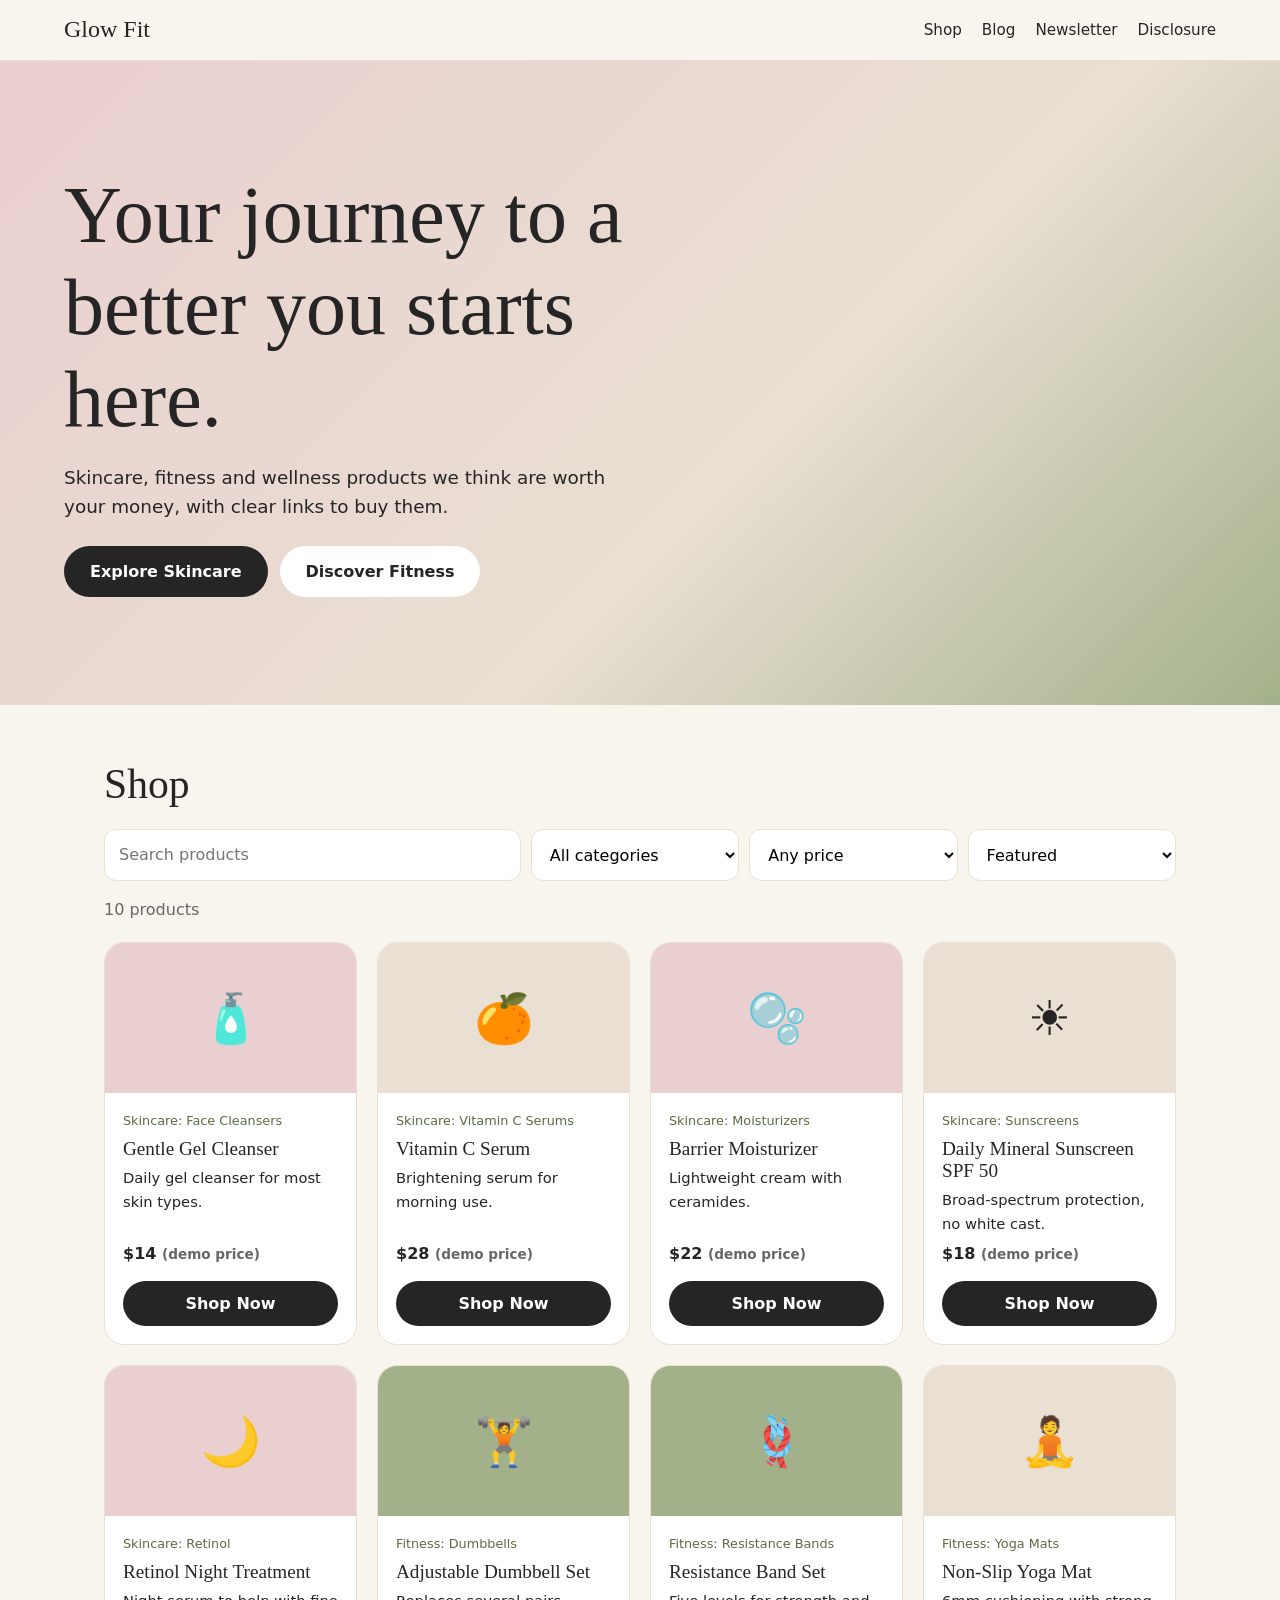
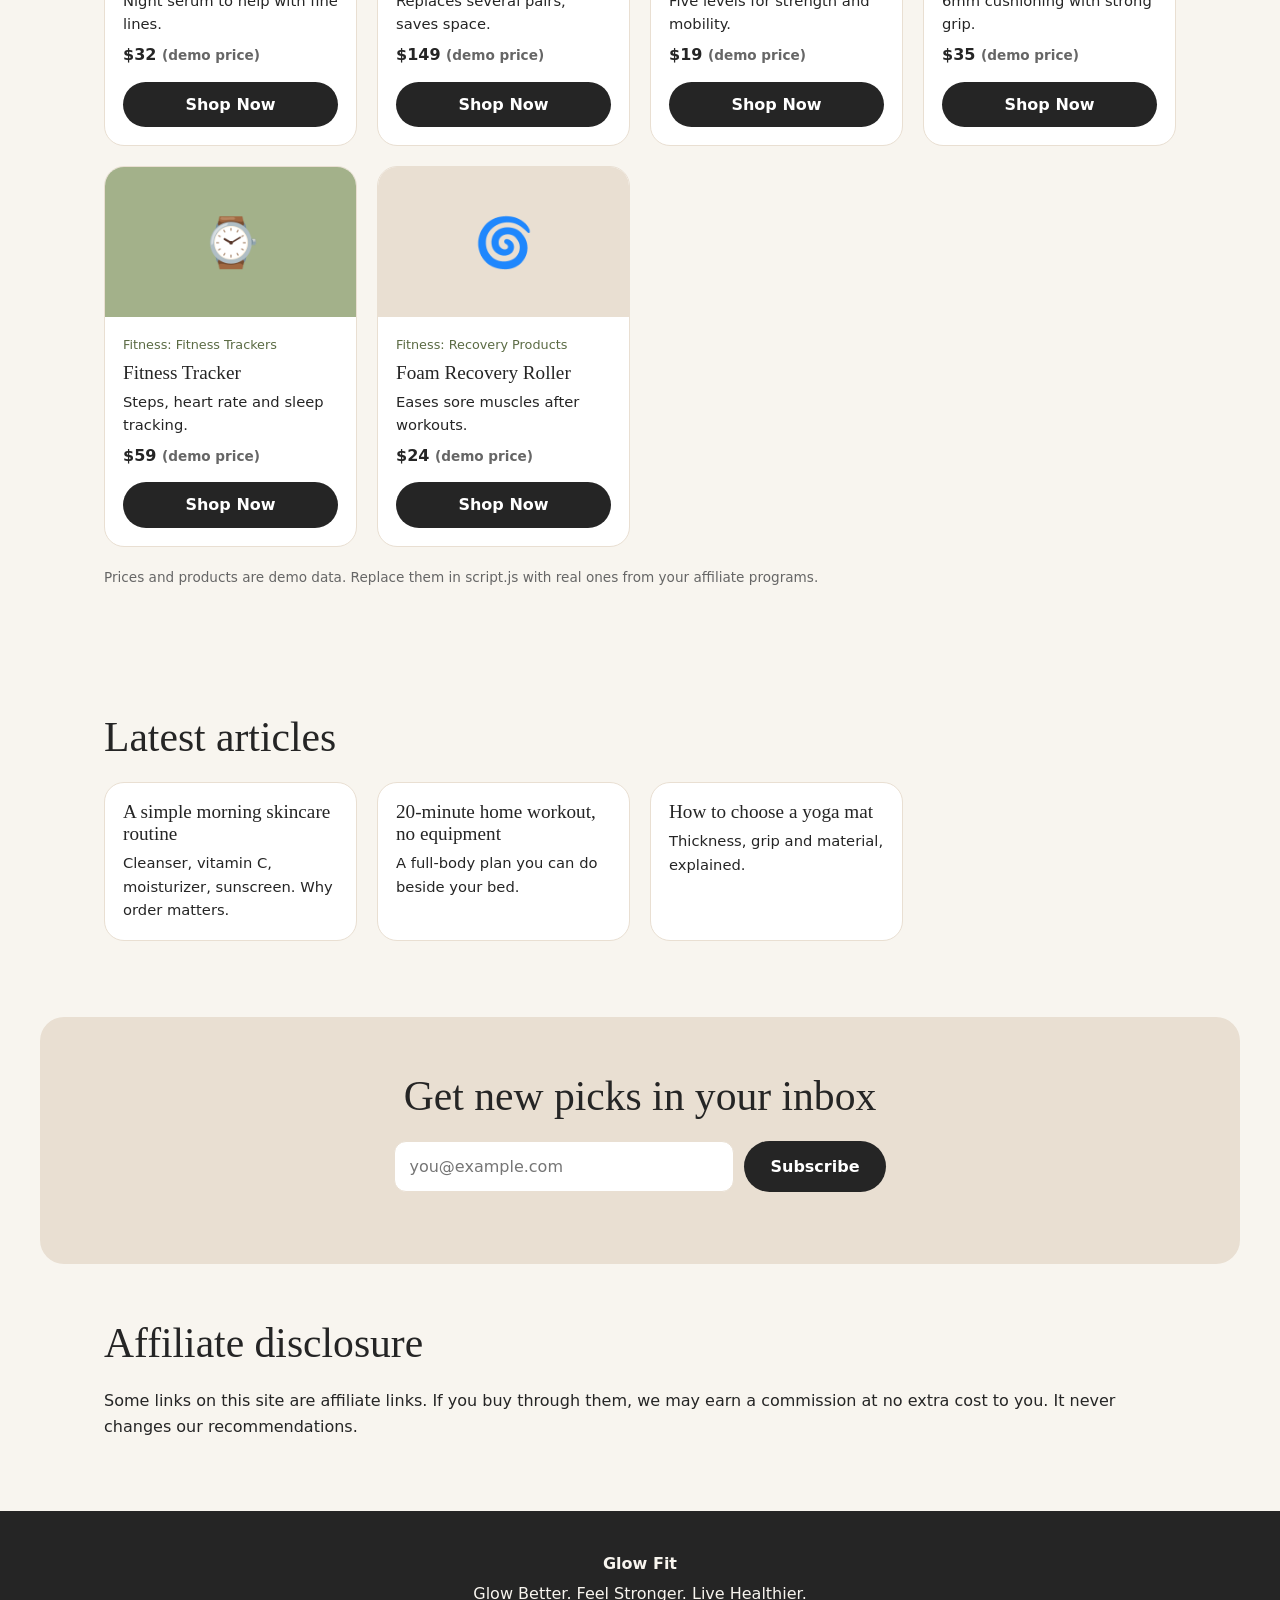
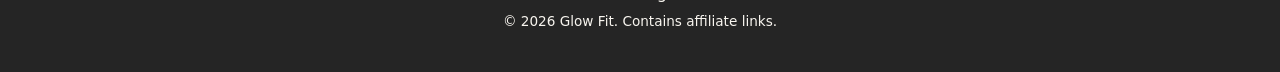
==== index.html @ f413f565 "Rename index (1).html to index.html" ====
<!DOCTYPE html>
<html lang="en">
<head>
<meta charset="UTF-8">
<meta name="viewport" content="width=device-width, initial-scale=1">
<title>Glow Fit | Skincare, Fitness & Wellness Picks</title>
<meta name="description" content="Glow Better. Feel Stronger. Live Healthier. Honest picks in skincare, fitness and wellness.">
<meta property="og:title" content="Glow Fit">
<meta property="og:description" content="Glow Better. Feel Stronger. Live Healthier.">
<link rel="stylesheet" href="style.css">
</head>
<body>
<header class="nav">
  <a class="logo" href="#top">Glow Fit</a>
  <nav>
    <a href="#shop">Shop</a>
    <a href="#blog">Blog</a>
    <a href="#newsletter">Newsletter</a>
    <a href="#disclosure">Disclosure</a>
  </nav>
</header>

<main id="top">
  <section class="hero">
    <h1>Your journey to a better you starts here.</h1>
    <p>Skincare, fitness and wellness products we think are worth your money, with clear links to buy them.</p>
    <div class="cta">
      <button class="btn dark" data-jump="skincare">Explore Skincare</button>
      <button class="btn light" data-jump="fitness">Discover Fitness</button>
    </div>
  </section>

  <section id="shop" class="wrap">
    <h2>Shop</h2>
    <div class="tools">
      <input id="search" type="search" placeholder="Search products" aria-label="Search products">
      <select id="category" aria-label="Category"></select>
      <select id="price" aria-label="Price">
        <option value="all">Any price</option>
        <option value="0-25">Under $25</option>
        <option value="25-50">$25 to $50</option>
        <option value="50-999">Over $50</option>
      </select>
      <select id="sort" aria-label="Sort">
        <option value="featured">Featured</option>
        <option value="low">Price: low to high</option>
        <option value="high">Price: high to low</option>
      </select>
    </div>
    <p id="count" class="muted"></p>
    <div id="grid" class="grid"></div>
    <p class="muted small">Prices and products are demo data. Replace them in script.js with real ones from your affiliate programs.</p>
  </section>

  <section id="blog" class="wrap">
    <h2>Latest articles</h2>
    <div class="grid blog">
      <article class="card"><div class="body"><h3>A simple morning skincare routine</h3><p>Cleanser, vitamin C, moisturizer, sunscreen. Why order matters.</p></div></article>
      <article class="card"><div class="body"><h3>20-minute home workout, no equipment</h3><p>A full-body plan you can do beside your bed.</p></div></article>
      <article class="card"><div class="body"><h3>How to choose a yoga mat</h3><p>Thickness, grip and material, explained.</p></div></article>
    </div>
  </section>

  <section id="newsletter" class="wrap news">
    <h2>Get new picks in your inbox</h2>
    <form id="news-form">
      <input type="email" id="email" placeholder="you@example.com" required aria-label="Email">
      <button class="btn dark" type="submit">Subscribe</button>
    </form>
    <p id="news-msg" class="muted" role="status"></p>
  </section>

  <section id="disclosure" class="wrap">
    <h2>Affiliate disclosure</h2>
    <p>Some links on this site are affiliate links. If you buy through them, we may earn a commission at no extra cost to you. It never changes our recommendations.</p>
  </section>
</main>

<footer>
  <strong>Glow Fit</strong>
  <span>Glow Better. Feel Stronger. Live Healthier.</span>
  <span class="small">&copy; <span id="year"></span> Glow Fit. Contains affiliate links.</span>
</footer>
<script src="script.js"></script>
</body>
</html>
---- style.css ----
:root{--cream:#F8F5EF;--beige:#E9DFD2;--sage:#A3B18A;--ink:#252525;--white:#fff;--pink:#EACFD0}
*{box-sizing:border-box}
html{scroll-behavior:smooth}
body{margin:0;background:var(--cream);color:var(--ink);font-family:system-ui,-apple-system,Segoe UI,Roboto,sans-serif;line-height:1.6}
h1,h2,h3,.logo{font-family:Georgia,"Times New Roman",serif;font-weight:500;line-height:1.15}
a{color:inherit}
.nav{position:sticky;top:0;z-index:5;display:flex;justify-content:space-between;align-items:center;padding:16px 5vw;background:rgba(248,245,239,.92);backdrop-filter:blur(8px);border-bottom:1px solid var(--beige)}
.logo{font-size:1.5rem;text-decoration:none}
.nav nav{display:flex;gap:20px;flex-wrap:wrap}
.nav nav a{text-decoration:none;font-size:.95rem}
.nav nav a:hover{text-decoration:underline}
.hero{padding:12vh 5vw;background:linear-gradient(135deg,var(--pink),var(--beige) 60%,var(--sage));text-align:left}
.hero h1{font-size:clamp(2.4rem,7vw,5rem);max-width:14ch;margin:0 0 16px}
.hero p{max-width:50ch;font-size:1.15rem}
.cta{display:flex;gap:12px;flex-wrap:wrap;margin-top:24px}
.btn{border:0;border-radius:999px;padding:13px 26px;font:inherit;font-weight:600;cursor:pointer;text-decoration:none;display:inline-block;transition:transform .15s}
.btn:hover{transform:translateY(-2px)}
.btn.dark{background:var(--ink);color:var(--white)}
.btn.light{background:var(--white);color:var(--ink)}
.wrap{padding:56px 5vw;max-width:1200px;margin:auto}
h2{font-size:clamp(1.8rem,4vw,2.6rem);margin:0 0 20px}
.tools{display:grid;grid-template-columns:2fr 1fr 1fr 1fr;gap:10px}
.tools input,.tools select,.news input{padding:12px 14px;border:1px solid var(--beige);border-radius:12px;background:var(--white);font:inherit;min-width:0}
.grid{display:grid;grid-template-columns:repeat(auto-fill,minmax(250px,1fr));gap:20px;margin:20px 0}
.card{background:var(--white);border-radius:20px;overflow:hidden;border:1px solid var(--beige);display:flex;flex-direction:column;transition:box-shadow .2s}
.card:hover{box-shadow:0 10px 30px rgba(0,0,0,.08)}
.thumb{height:150px;display:grid;place-items:center;font-size:3rem}
.body{padding:18px;display:flex;flex-direction:column;gap:6px;flex:1}
.body h3{margin:0;font-size:1.2rem}
.body p{margin:0;font-size:.92rem}
.tag{font-size:.8rem;color:#5b6b44}
.price{font-weight:700;margin-top:auto}
.body .btn{text-align:center;padding:10px 18px;margin-top:8px}
.muted{color:#666}.small{font-size:.85rem}
.news{background:var(--beige);border-radius:24px;text-align:center}
.news form{display:flex;gap:10px;justify-content:center;flex-wrap:wrap}
.news input{width:min(340px,100%)}
footer{display:flex;flex-direction:column;gap:4px;align-items:center;text-align:center;padding:40px 5vw;background:var(--ink);color:var(--cream)}
:focus-visible{outline:3px solid var(--sage);outline-offset:2px}
@media(max-width:760px){.tools{grid-template-columns:1fr 1fr}.tools input{grid-column:1/-1}.nav nav{gap:12px}}
@media(prefers-reduced-motion:reduce){*{transition:none!important;scroll-behavior:auto!important}}
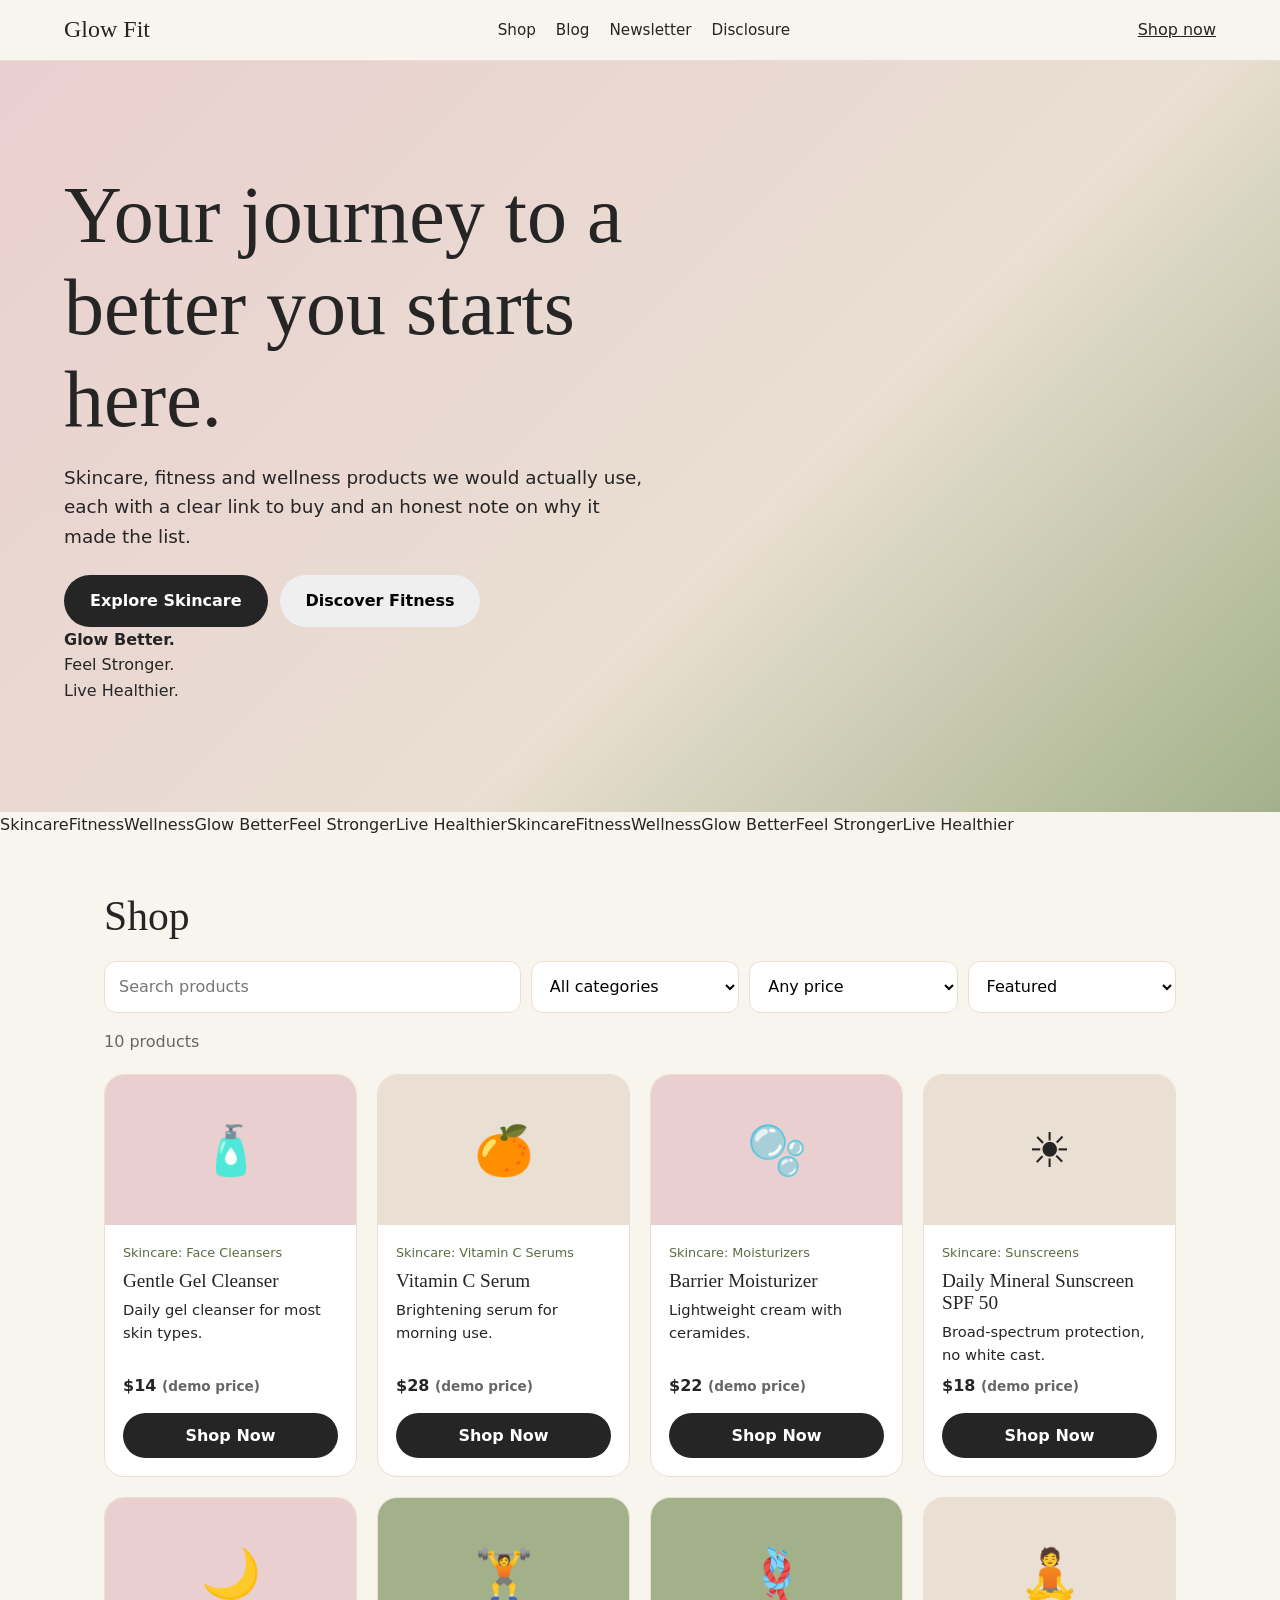
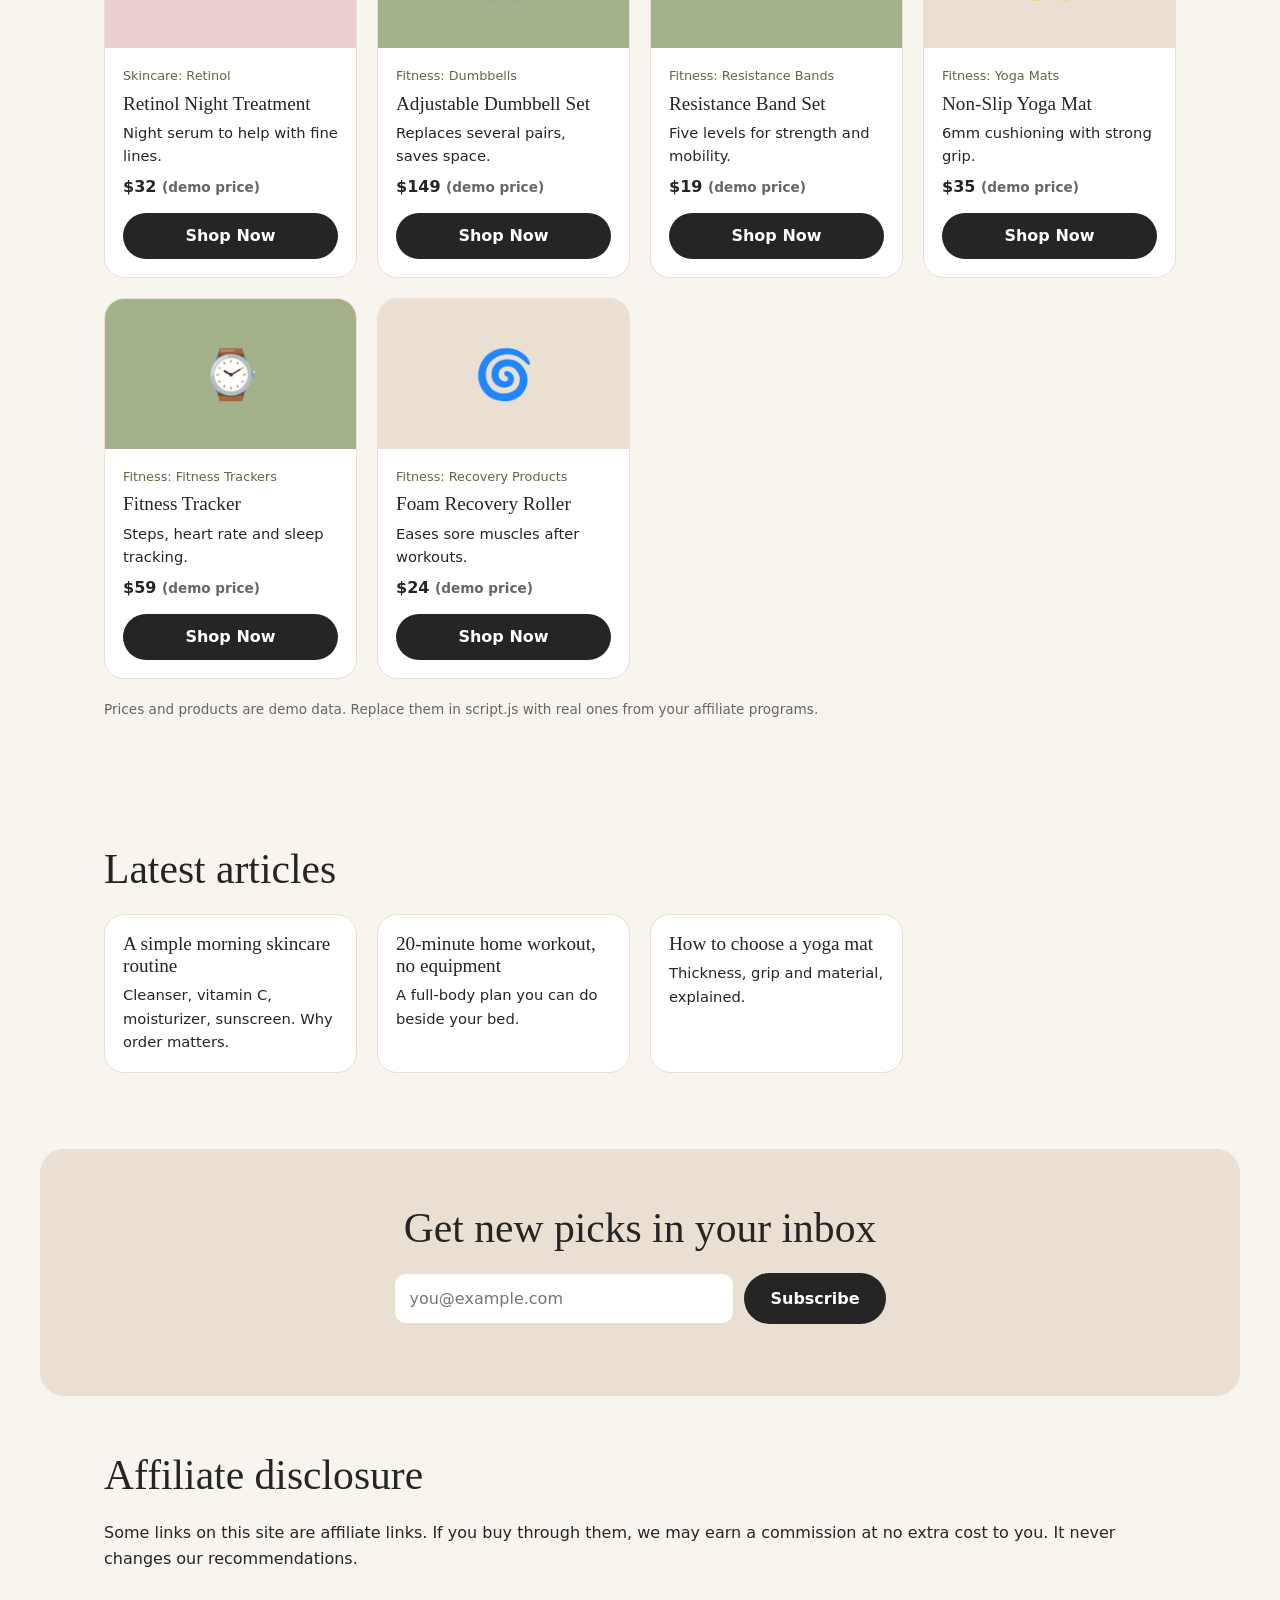
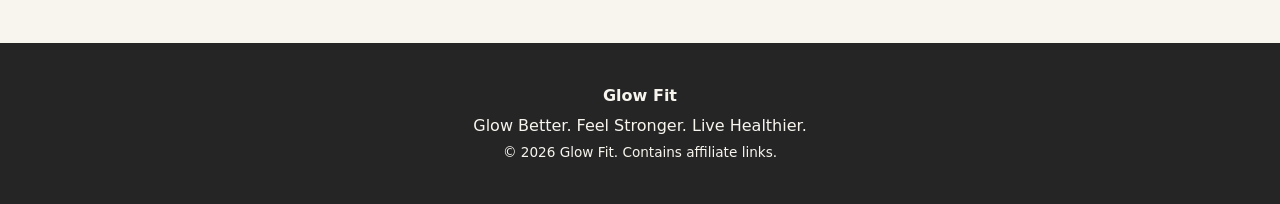
==== commit a420c7a7: "Update index.html" ====
--- a/index.html
+++ b/index.html
@@ -7,6 +7,7 @@
 <meta name="description" content="Glow Better. Feel Stronger. Live Healthier. Honest picks in skincare, fitness and wellness.">
 <meta property="og:title" content="Glow Fit">
 <meta property="og:description" content="Glow Better. Feel Stronger. Live Healthier.">
+<link rel="preconnect" href="https://fonts.googleapis.com"><link rel="preconnect" href="https://fonts.gstatic.com" crossorigin><link href="https://fonts.googleapis.com/css2?family=Instrument+Serif:ital@0;1&family=Hanken+Grotesk:wght@400;500;600&display=swap" rel="stylesheet">
 <link rel="stylesheet" href="style.css">
 </head>
 <body>
@@ -18,17 +19,28 @@
     <a href="#newsletter">Newsletter</a>
     <a href="#disclosure">Disclosure</a>
   </nav>
+  <a class="nav-cta" href="#shop">Shop now</a>
 </header>
 
 <main id="top">
   <section class="hero">
-    <h1>Your journey to a better you starts here.</h1>
-    <p>Skincare, fitness and wellness products we think are worth your money, with clear links to buy them.</p>
-    <div class="cta">
-      <button class="btn dark" data-jump="skincare">Explore Skincare</button>
-      <button class="btn light" data-jump="fitness">Discover Fitness</button>
+    <div class="hero-text">
+      <h1>Your journey to a better you starts here.</h1>
+      <p>Skincare, fitness and wellness products we would actually use, each with a clear link to buy and an honest note on why it made the list.</p>
+      <div class="cta">
+        <button class="btn dark" data-jump="skincare">Explore Skincare</button>
+        <button class="btn line" data-jump="fitness">Discover Fitness</button>
+      </div>
+    </div>
+    <div class="art" aria-hidden="true">
+      <div class="arch"></div>
+      <div class="disc"></div>
+      <div class="pill"></div>
+      <div class="note"><strong>Glow Better.</strong><br>Feel Stronger.<br>Live Healthier.</div>
     </div>
   </section>
+
+  <div class="marquee" aria-hidden="true"><div class="track"><span>Skincare</span><i></i><span>Fitness</span><i></i><span>Wellness</span><i></i><span>Glow Better</span><i></i><span>Feel Stronger</span><i></i><span>Live Healthier</span><i></i><span>Skincare</span><i></i><span>Fitness</span><i></i><span>Wellness</span><i></i><span>Glow Better</span><i></i><span>Feel Stronger</span><i></i><span>Live Healthier</span><i></i></div></div>
 
   <section id="shop" class="wrap">
     <h2>Shop</h2>
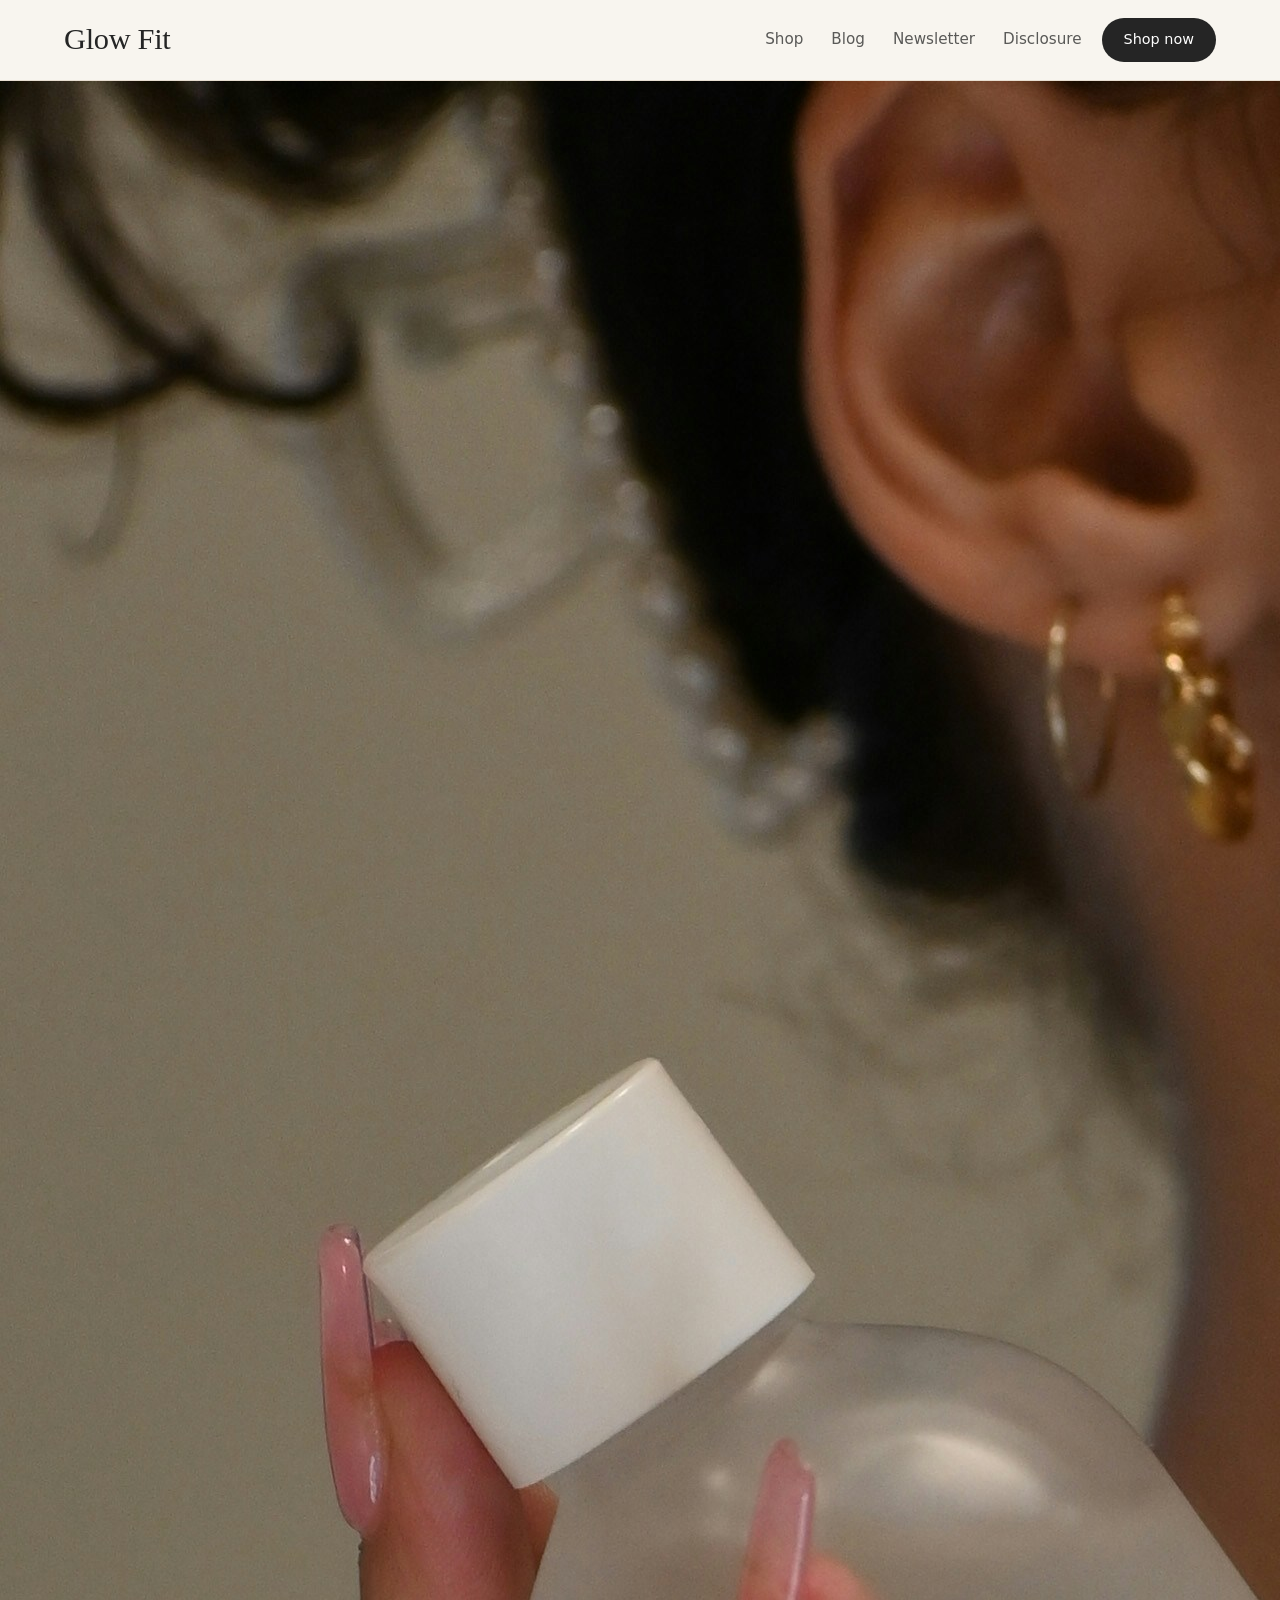
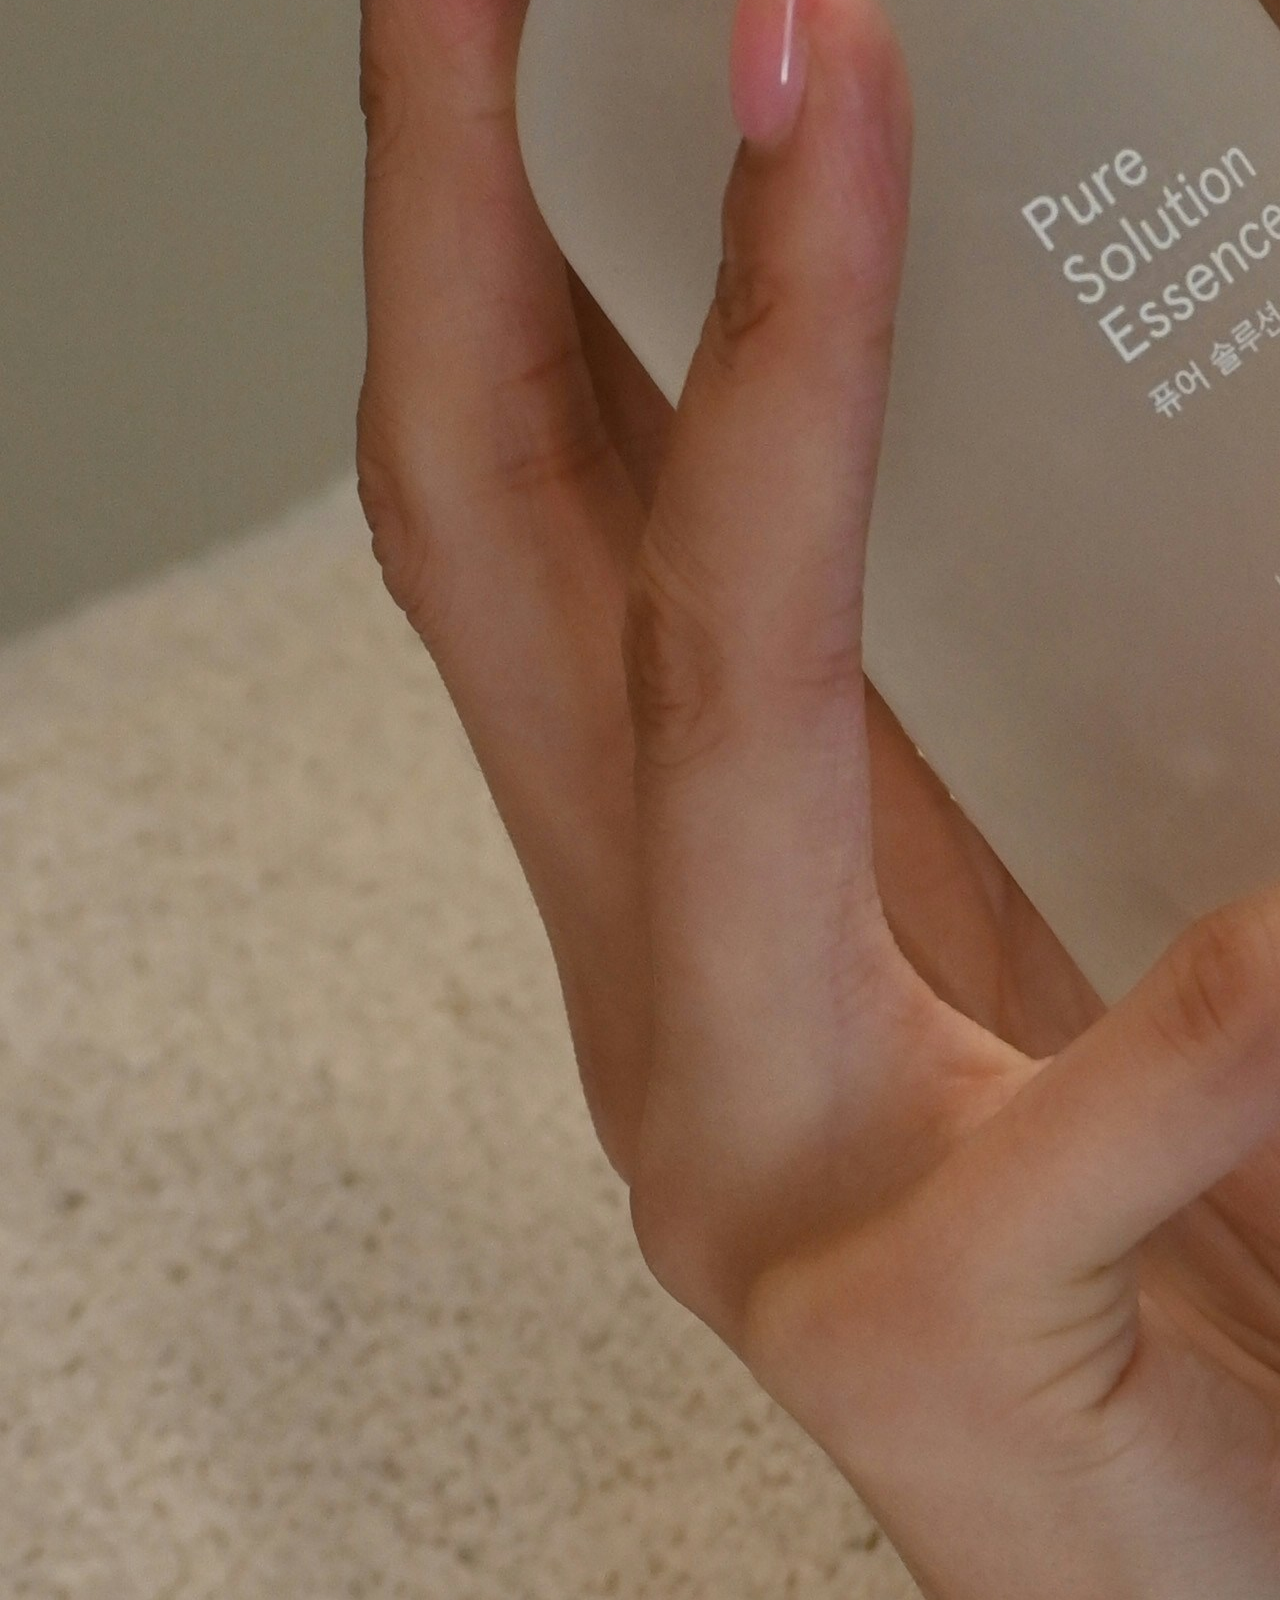
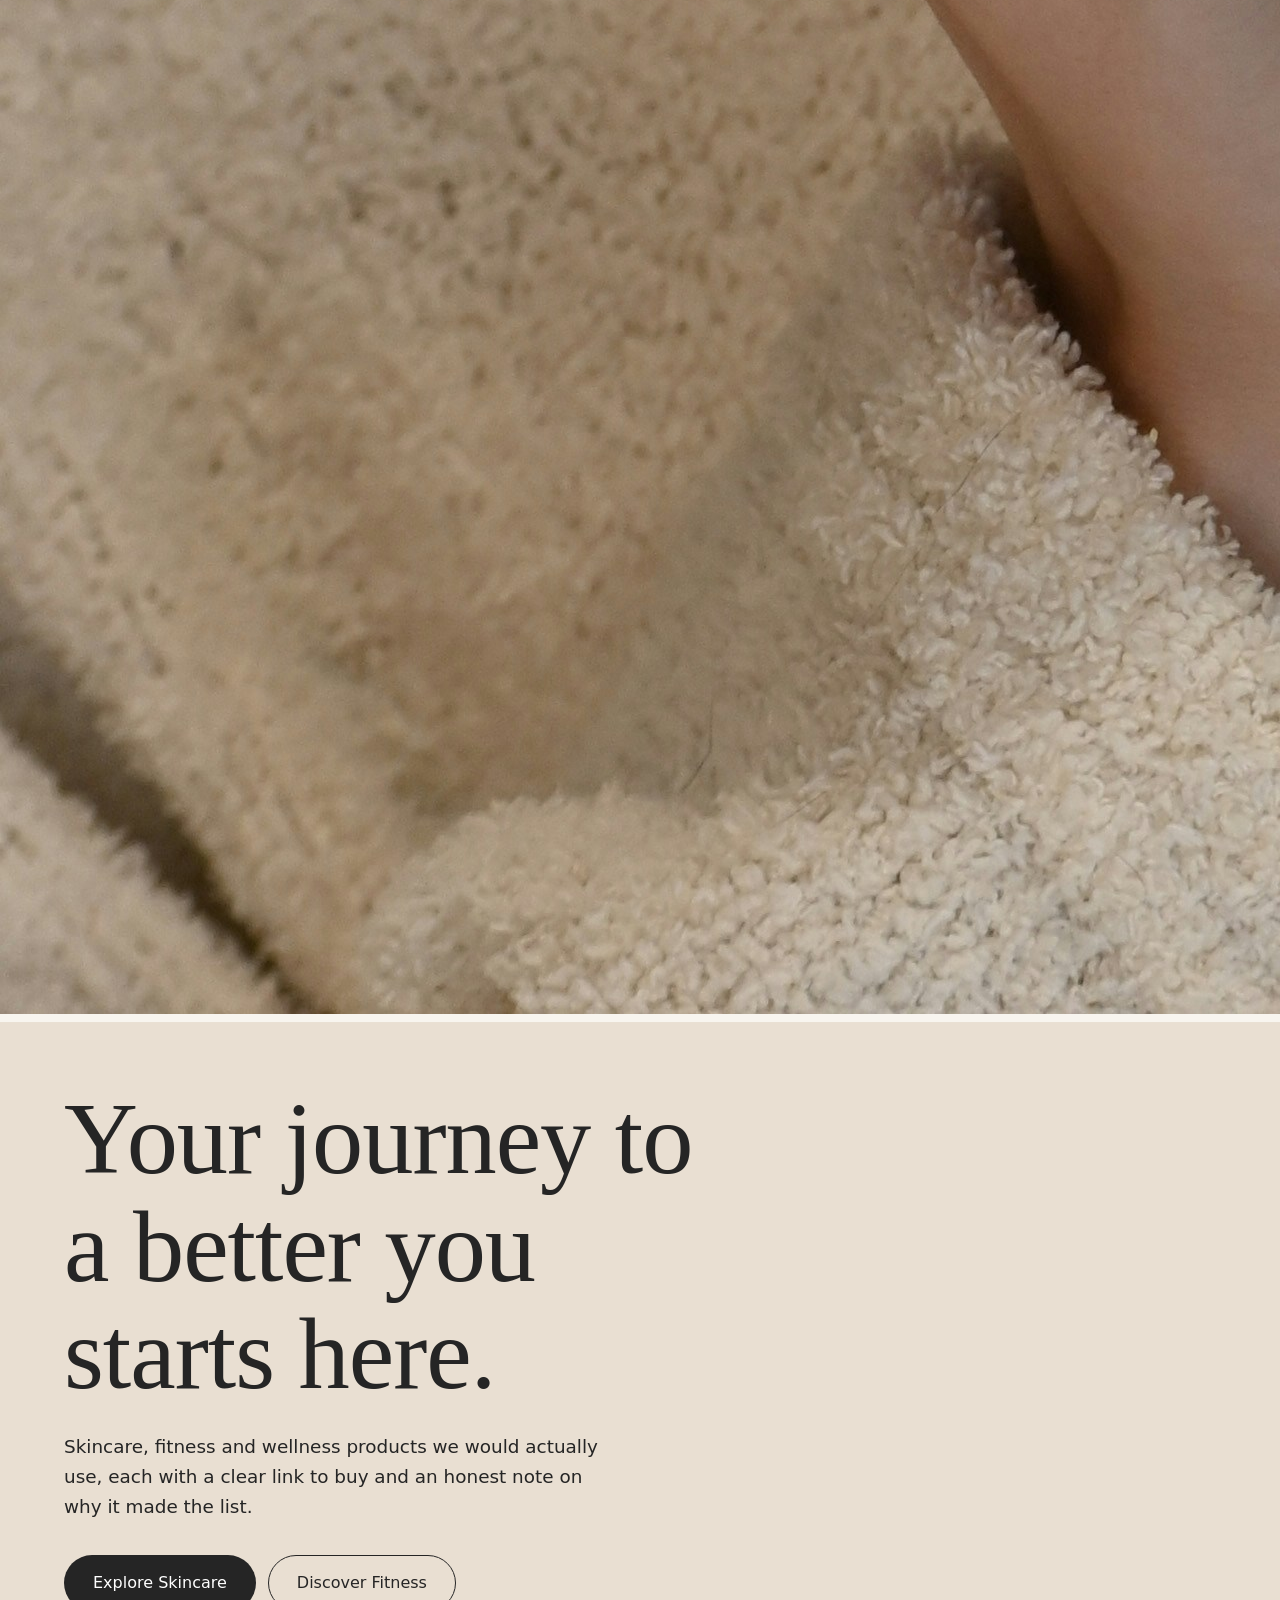
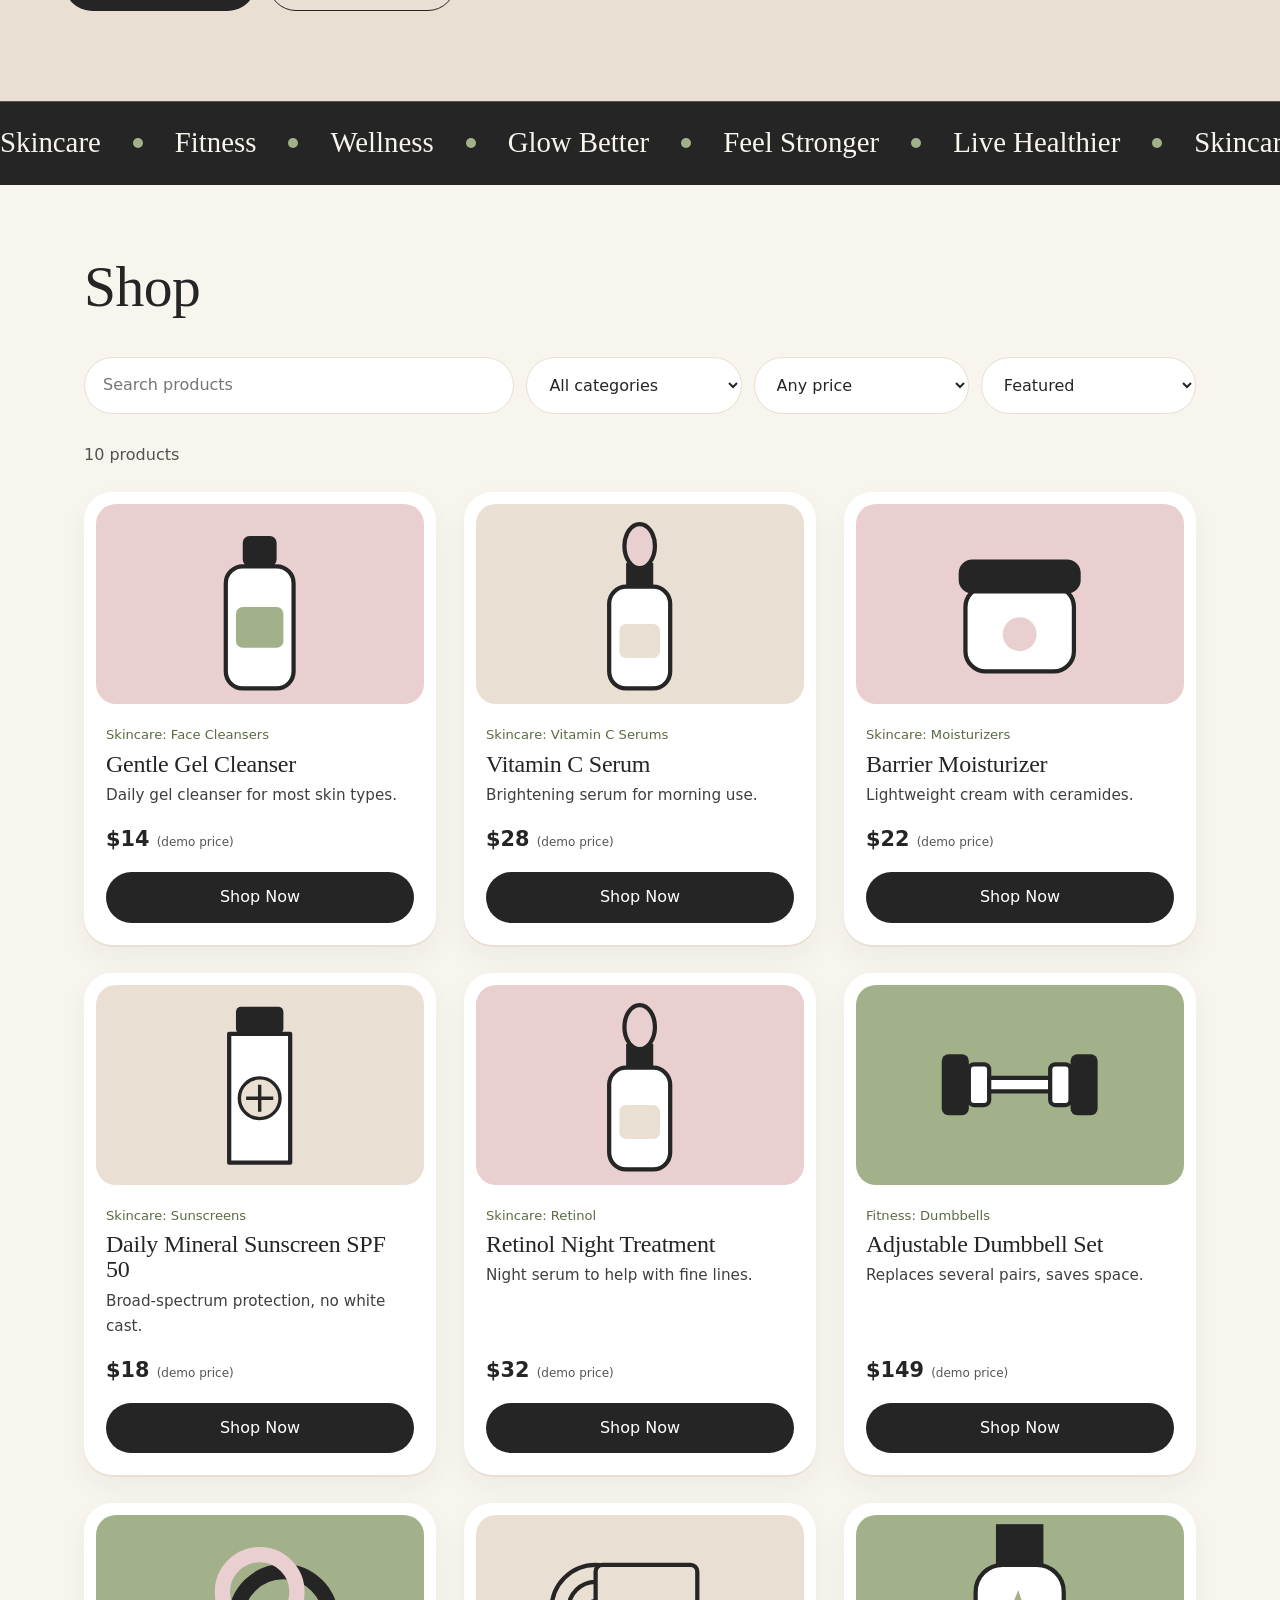
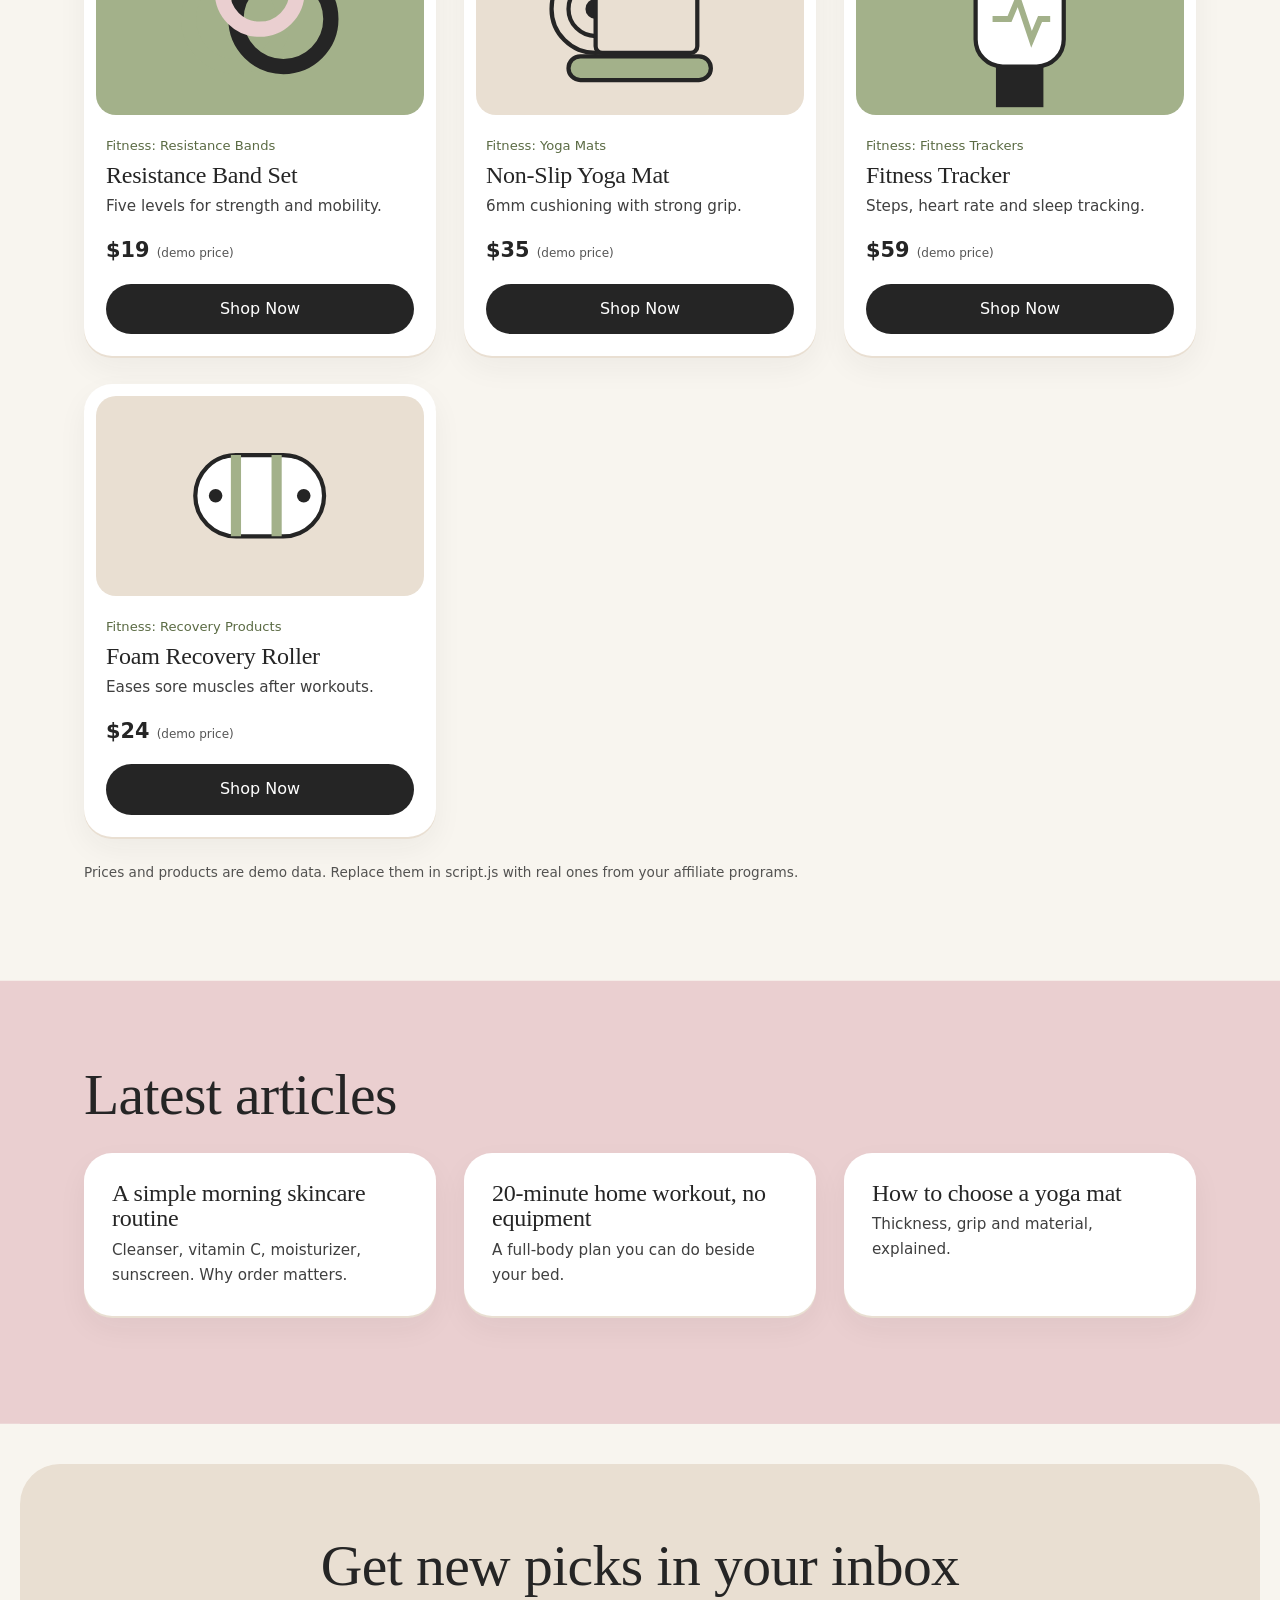
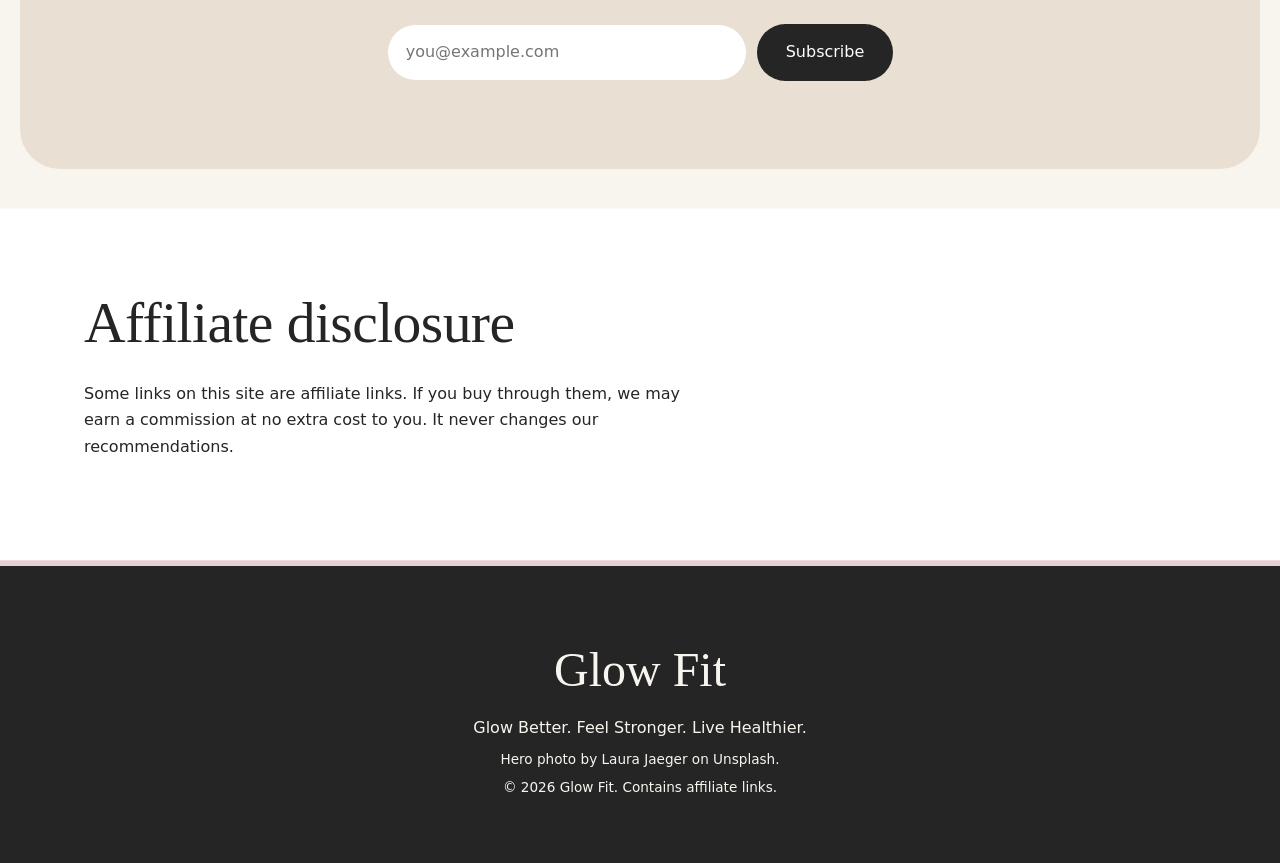
==== commit 052c7b4a: "Update index.html" ====
--- a/index.html
+++ b/index.html
@@ -23,22 +23,19 @@
 </header>
 
 <main id="top">
-  <section class="hero">
-    <div class="hero-text">
-      <h1>Your journey to a better you starts here.</h1>
-      <p>Skincare, fitness and wellness products we would actually use, each with a clear link to buy and an honest note on why it made the list.</p>
-      <div class="cta">
-        <button class="btn dark" data-jump="skincare">Explore Skincare</button>
-        <button class="btn line" data-jump="fitness">Discover Fitness</button>
+  <div class="top">
+    <img class="top-photo" src="images/hero.jpg" alt="Woman in a soft robe holding a frosted skincare bottle" fetchpriority="high">
+    <section class="hero">
+      <div class="hero-text">
+        <h1>Your journey to a better you starts here.</h1>
+        <p>Skincare, fitness and wellness products we would actually use, each with a clear link to buy and an honest note on why it made the list.</p>
+        <div class="cta">
+          <button class="btn dark" data-jump="skincare">Explore Skincare</button>
+          <button class="btn line" data-jump="fitness">Discover Fitness</button>
+        </div>
       </div>
-    </div>
-    <div class="art" aria-hidden="true">
-      <div class="arch"></div>
-      <div class="disc"></div>
-      <div class="pill"></div>
-      <div class="note"><strong>Glow Better.</strong><br>Feel Stronger.<br>Live Healthier.</div>
-    </div>
-  </section>
+    </section>
+  </div>
 
   <div class="marquee" aria-hidden="true"><div class="track"><span>Skincare</span><i></i><span>Fitness</span><i></i><span>Wellness</span><i></i><span>Glow Better</span><i></i><span>Feel Stronger</span><i></i><span>Live Healthier</span><i></i><span>Skincare</span><i></i><span>Fitness</span><i></i><span>Wellness</span><i></i><span>Glow Better</span><i></i><span>Feel Stronger</span><i></i><span>Live Healthier</span><i></i></div></div>
 
@@ -91,6 +88,7 @@
 <footer>
   <strong>Glow Fit</strong>
   <span>Glow Better. Feel Stronger. Live Healthier.</span>
+  <span class="small">Hero photo by Laura Jaeger on Unsplash.</span>
   <span class="small">&copy; <span id="year"></span> Glow Fit. Contains affiliate links.</span>
 </footer>
 <script src="script.js"></script>
--- a/style.css
+++ b/style.css
@@ -1,41 +1,95 @@
-:root{--cream:#F8F5EF;--beige:#E9DFD2;--sage:#A3B18A;--ink:#252525;--white:#fff;--pink:#EACFD0}
+:root{--cream:#F8F5EF;--beige:#E9DFD2;--sage:#A3B18A;--ink:#252525;--white:#fff;--pink:#EACFD0;--sage-d:#5b6b44}
 *{box-sizing:border-box}
 html{scroll-behavior:smooth}
-body{margin:0;background:var(--cream);color:var(--ink);font-family:system-ui,-apple-system,Segoe UI,Roboto,sans-serif;line-height:1.6}
-h1,h2,h3,.logo{font-family:Georgia,"Times New Roman",serif;font-weight:500;line-height:1.15}
+body{margin:0;background:var(--cream);color:var(--ink);font-family:"Hanken Grotesk",system-ui,sans-serif;line-height:1.65;-webkit-font-smoothing:antialiased}
+h1,h2,h3,.logo{font-family:"Instrument Serif",Georgia,serif;font-weight:400;line-height:1.05;letter-spacing:-.01em}
 a{color:inherit}
-.nav{position:sticky;top:0;z-index:5;display:flex;justify-content:space-between;align-items:center;padding:16px 5vw;background:rgba(248,245,239,.92);backdrop-filter:blur(8px);border-bottom:1px solid var(--beige)}
-.logo{font-size:1.5rem;text-decoration:none}
-.nav nav{display:flex;gap:20px;flex-wrap:wrap}
-.nav nav a{text-decoration:none;font-size:.95rem}
-.nav nav a:hover{text-decoration:underline}
-.hero{padding:12vh 5vw;background:linear-gradient(135deg,var(--pink),var(--beige) 60%,var(--sage));text-align:left}
-.hero h1{font-size:clamp(2.4rem,7vw,5rem);max-width:14ch;margin:0 0 16px}
-.hero p{max-width:50ch;font-size:1.15rem}
-.cta{display:flex;gap:12px;flex-wrap:wrap;margin-top:24px}
-.btn{border:0;border-radius:999px;padding:13px 26px;font:inherit;font-weight:600;cursor:pointer;text-decoration:none;display:inline-block;transition:transform .15s}
-.btn:hover{transform:translateY(-2px)}
+.nav{position:sticky;top:0;z-index:5;display:flex;justify-content:space-between;align-items:center;gap:20px;padding:18px 5vw;background:rgba(248,245,239,.9);backdrop-filter:blur(10px)}
+.logo{font-size:1.9rem;text-decoration:none}
+.nav nav{display:flex;gap:28px;margin-left:auto}
+.nav nav a{text-decoration:none;font-size:.95rem;opacity:.75}
+.nav nav a:hover{opacity:1}
+.nav-cta{background:var(--ink);color:var(--white);padding:10px 22px;border-radius:999px;text-decoration:none;font-size:.9rem;font-weight:500}
+.hero{display:grid;grid-template-columns:1.15fr .85fr;gap:4vw;align-items:center;padding:7vh 5vw 10vh;max-width:1300px;margin:auto}
+.hero h1{font-size:clamp(3rem,8vw,6.6rem);margin:0 0 24px;animation:rise .9s cubic-bezier(.2,.7,.2,1) both}
+.hero p{max-width:46ch;font-size:1.15rem;margin:0;animation:rise .9s .12s cubic-bezier(.2,.7,.2,1) both}
+.cta{display:flex;gap:12px;flex-wrap:wrap;margin-top:32px;animation:rise .9s .24s cubic-bezier(.2,.7,.2,1) both}
+.btn{border:1.5px solid transparent;border-radius:999px;padding:14px 28px;font:inherit;font-weight:500;cursor:pointer;text-decoration:none;display:inline-block;transition:background .2s,color .2s}
 .btn.dark{background:var(--ink);color:var(--white)}
-.btn.light{background:var(--white);color:var(--ink)}
-.wrap{padding:56px 5vw;max-width:1200px;margin:auto}
-h2{font-size:clamp(1.8rem,4vw,2.6rem);margin:0 0 20px}
-.tools{display:grid;grid-template-columns:2fr 1fr 1fr 1fr;gap:10px}
-.tools input,.tools select,.news input{padding:12px 14px;border:1px solid var(--beige);border-radius:12px;background:var(--white);font:inherit;min-width:0}
-.grid{display:grid;grid-template-columns:repeat(auto-fill,minmax(250px,1fr));gap:20px;margin:20px 0}
-.card{background:var(--white);border-radius:20px;overflow:hidden;border:1px solid var(--beige);display:flex;flex-direction:column;transition:box-shadow .2s}
-.card:hover{box-shadow:0 10px 30px rgba(0,0,0,.08)}
-.thumb{height:150px;display:grid;place-items:center;font-size:3rem}
-.body{padding:18px;display:flex;flex-direction:column;gap:6px;flex:1}
-.body h3{margin:0;font-size:1.2rem}
-.body p{margin:0;font-size:.92rem}
-.tag{font-size:.8rem;color:#5b6b44}
-.price{font-weight:700;margin-top:auto}
-.body .btn{text-align:center;padding:10px 18px;margin-top:8px}
-.muted{color:#666}.small{font-size:.85rem}
-.news{background:var(--beige);border-radius:24px;text-align:center}
+.btn.dark:hover{background:var(--sage-d)}
+.btn.line{border-color:var(--ink);background:transparent;color:var(--ink)}
+.btn.line:hover{background:var(--ink);color:var(--white)}
+.art{position:relative;height:min(62vh,560px);min-height:380px;animation:fade 1.4s .2s both}
+.arch{transform-origin:bottom;animation:grow 1.2s .3s cubic-bezier(.2,.7,.2,1) both;position:absolute;left:8%;bottom:0;width:62%;height:92%;background:var(--sage);border-radius:999px 999px 0 0}
+.disc{animation:float 7s ease-in-out infinite;position:absolute;right:4%;top:6%;width:38%;aspect-ratio:1;background:var(--pink);border-radius:50%}
+.pill{animation:float 9s 1s ease-in-out infinite reverse;position:absolute;right:0;bottom:14%;width:46%;height:22%;background:var(--beige);border-radius:999px}
+.note{position:absolute;left:0;bottom:8%;background:var(--white);padding:16px 20px;border-radius:18px;font-size:.9rem;line-height:1.4;box-shadow:0 14px 40px rgba(37,37,37,.1)}
+.wrap{padding:84px 5vw;max-width:1240px;margin:auto}
+h2{font-size:clamp(2.2rem,5vw,3.6rem);margin:0 0 28px}
+.tools{display:grid;grid-template-columns:2fr 1fr 1fr 1fr;gap:12px}
+.tools input,.tools select,.news input{padding:14px 18px;border:1px solid var(--beige);border-radius:999px;background:var(--white);font:inherit;min-width:0;color:var(--ink)}
+.grid{display:grid;grid-template-columns:repeat(auto-fill,minmax(260px,1fr));gap:28px;margin:24px 0}
+.card{background:var(--white);border-radius:28px;overflow:hidden;display:flex;flex-direction:column;transition:transform .25s}
+.card:hover{transform:translateY(-4px)}
+.thumb{margin:12px 12px 0;height:200px;border-radius:20px;display:grid;place-items:center;overflow:hidden}
+.thumb svg{width:62%;height:auto;transition:transform .5s cubic-bezier(.2,.7,.2,1)}
+.card:hover .thumb svg{transform:scale(1.1) rotate(-4deg)}
+.body{padding:20px 22px 22px;display:flex;flex-direction:column;gap:6px;flex:1}
+.body h3{margin:0;font-size:1.5rem}
+.body p{margin:0;font-size:.95rem;opacity:.8}
+.tag{font-size:.82rem;color:var(--sage-d);font-weight:500}
+.price{font-weight:600;margin-top:auto;padding-top:8px}
+.body .btn{text-align:center;padding:11px 18px;margin-top:10px}
+.blog .card{background:var(--beige)}
+.blog .body{padding:28px}
+.muted{opacity:.65}.small{font-size:.85rem}
+.news{background:var(--pink);border-radius:40px;text-align:center;margin:40px auto;padding:72px 5vw}
 .news form{display:flex;gap:10px;justify-content:center;flex-wrap:wrap}
-.news input{width:min(340px,100%)}
-footer{display:flex;flex-direction:column;gap:4px;align-items:center;text-align:center;padding:40px 5vw;background:var(--ink);color:var(--cream)}
-:focus-visible{outline:3px solid var(--sage);outline-offset:2px}
-@media(max-width:760px){.tools{grid-template-columns:1fr 1fr}.tools input{grid-column:1/-1}.nav nav{gap:12px}}
-@media(prefers-reduced-motion:reduce){*{transition:none!important;scroll-behavior:auto!important}}
+.news input{width:min(360px,100%)}
+#disclosure p{max-width:62ch}
+footer{display:flex;flex-direction:column;gap:6px;align-items:center;text-align:center;padding:64px 5vw;background:var(--ink);color:var(--cream)}
+footer strong{font-family:"Instrument Serif",Georgia,serif;font-weight:400;font-size:3rem}
+:focus-visible{outline:3px solid var(--sage);outline-offset:3px}
+@keyframes rise{from{opacity:0;transform:translateY(24px)}to{opacity:1;transform:none}}
+@keyframes fade{from{opacity:0}to{opacity:1}}
+@media(max-width:860px){.hero{grid-template-columns:1fr}.art{height:340px}.nav nav{display:none}.nav-cta{margin-left:auto}}
+@media(max-width:600px){.tools{grid-template-columns:1fr 1fr}.tools input{grid-column:1/-1}.wrap{padding:56px 5vw}}
+@media(prefers-reduced-motion:reduce){*{animation:none!important;transition:none!important;scroll-behavior:auto!important}}
+
+@keyframes grow{from{transform:scaleY(.2);opacity:0}to{transform:none;opacity:1}}
+@keyframes float{0%,100%{transform:translateY(0)}50%{transform:translateY(-14px)}}
+@keyframes slide{to{transform:translateX(-50%)}}
+.marquee{overflow:hidden;background:var(--ink);color:var(--cream);padding:18px 0}
+.track{display:flex;gap:32px;align-items:center;width:max-content;animation:slide 32s linear infinite}
+.track span{font-family:"Instrument Serif",Georgia,serif;font-size:1.8rem;white-space:nowrap}
+.track i{width:10px;height:10px;border-radius:50%;background:var(--sage);flex:none}
+.marquee:hover .track{animation-play-state:paused}
+.reveal{opacity:0;transform:translateY(28px);transition:opacity .8s cubic-bezier(.2,.7,.2,1),transform .8s cubic-bezier(.2,.7,.2,1)}
+.reveal.in{opacity:1;transform:none}
+.card.reveal.in:hover{transform:translateY(-4px)}
+
+/* ===== CONTRAST + EASE OF USE ===== */
+.hero{box-shadow:0 0 0 100vmax var(--beige);clip-path:inset(0 -100vmax);background:var(--beige)}
+.hero p{opacity:.9}
+.pill{background:var(--white)}
+.nav{border-bottom:1px solid var(--beige)}
+.nav-cta,.btn.dark{background:var(--ink)}
+.nav-cta:hover{background:var(--sage-d)}
+#shop{padding-top:72px}
+.tools{position:sticky;top:66px;z-index:4;background:var(--cream);padding:12px 0}
+.tools input,.tools select{min-height:48px;border:1.5px solid var(--beige)}
+.tools input:focus,.tools select:focus{border-color:var(--sage-d);outline:none;box-shadow:0 0 0 3px rgba(163,177,138,.35)}
+.card{box-shadow:0 2px 0 var(--beige),0 12px 30px rgba(37,37,37,.05)}
+.body p{opacity:.88}
+.price{font-size:1.3rem}
+.price .muted{font-size:.75rem;font-weight:400}
+.body .btn{min-height:48px;display:flex;align-items:center;justify-content:center}
+.muted{opacity:.78}
+#blog{box-shadow:0 0 0 100vmax var(--pink);clip-path:inset(0 -100vmax);background:var(--pink)}
+.blog .card{background:var(--white)}
+.blog .body{padding:28px}
+.news{background:var(--beige)}
+.news .btn.dark{min-height:48px}
+#disclosure{box-shadow:0 0 0 100vmax var(--white);clip-path:inset(0 -100vmax);background:var(--white)}
+footer{border-top:6px solid var(--pink)}
+@media(max-width:860px){.tools{top:60px}}
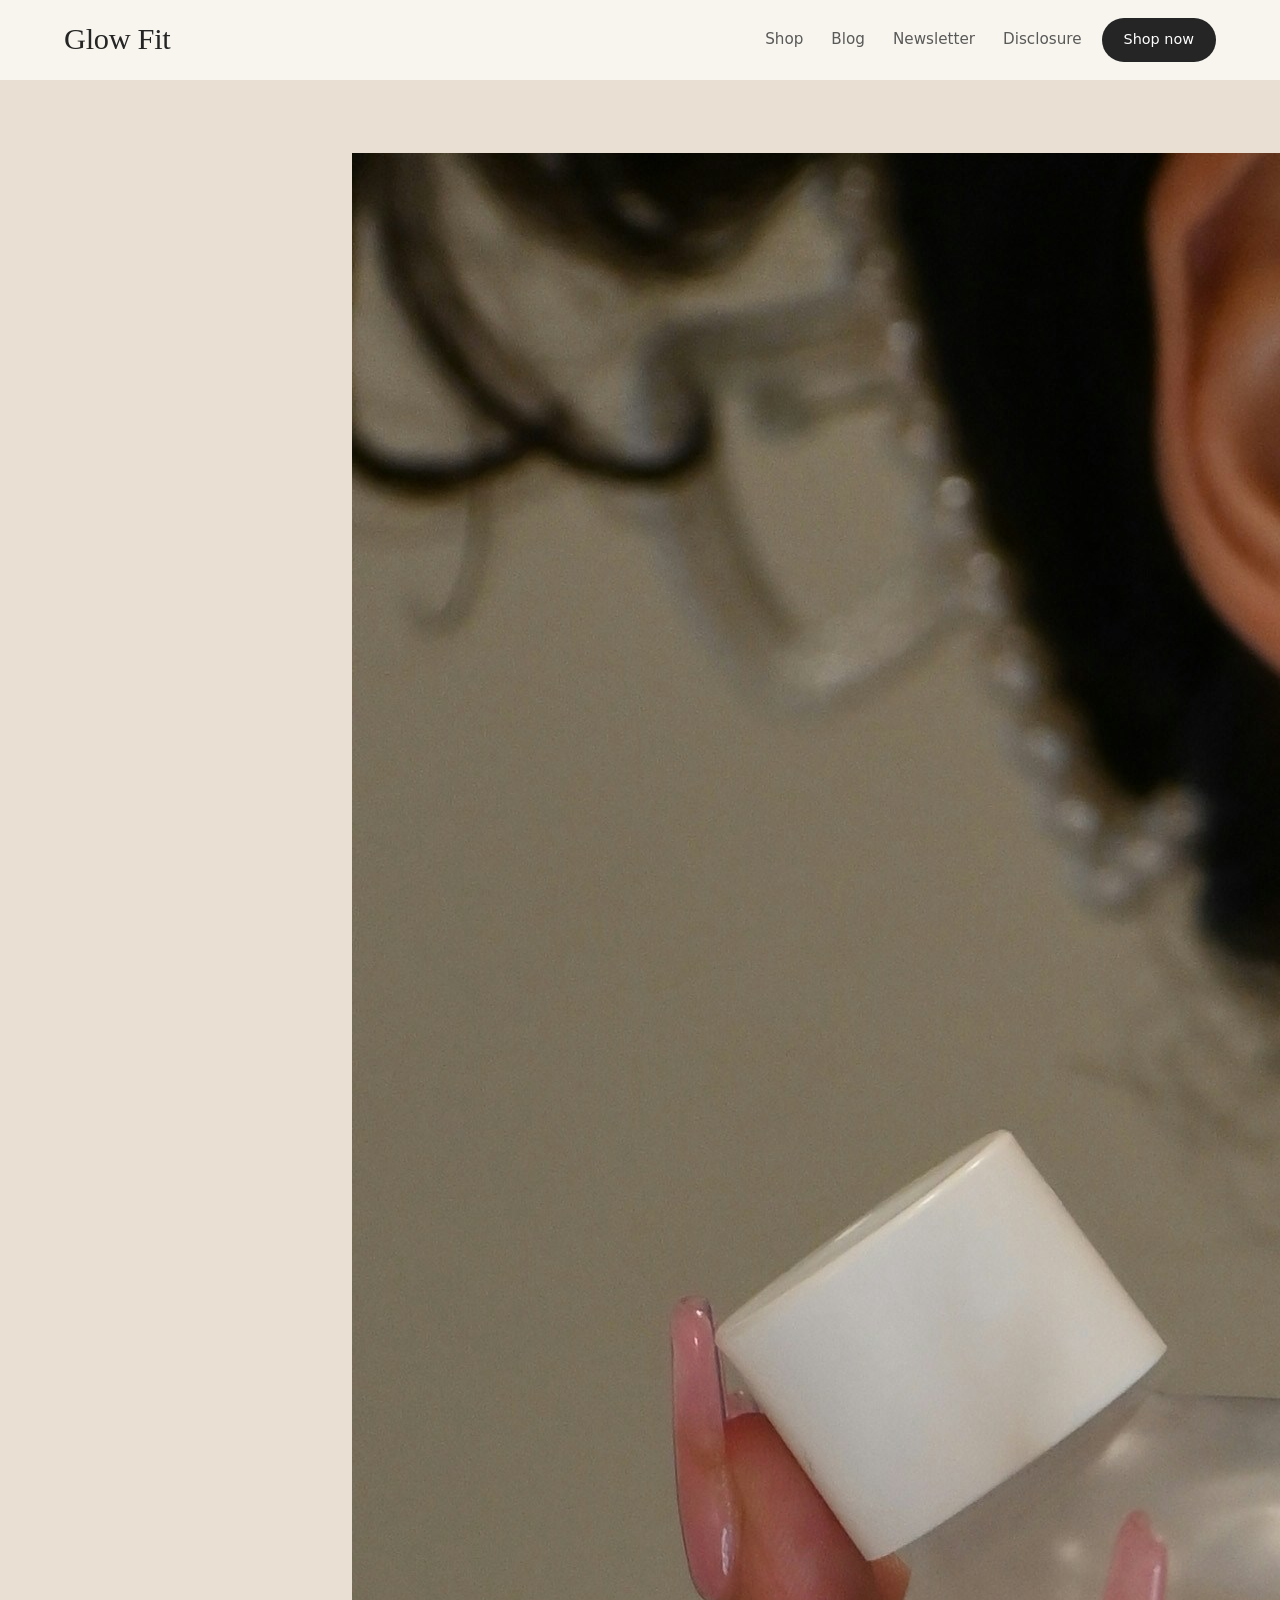
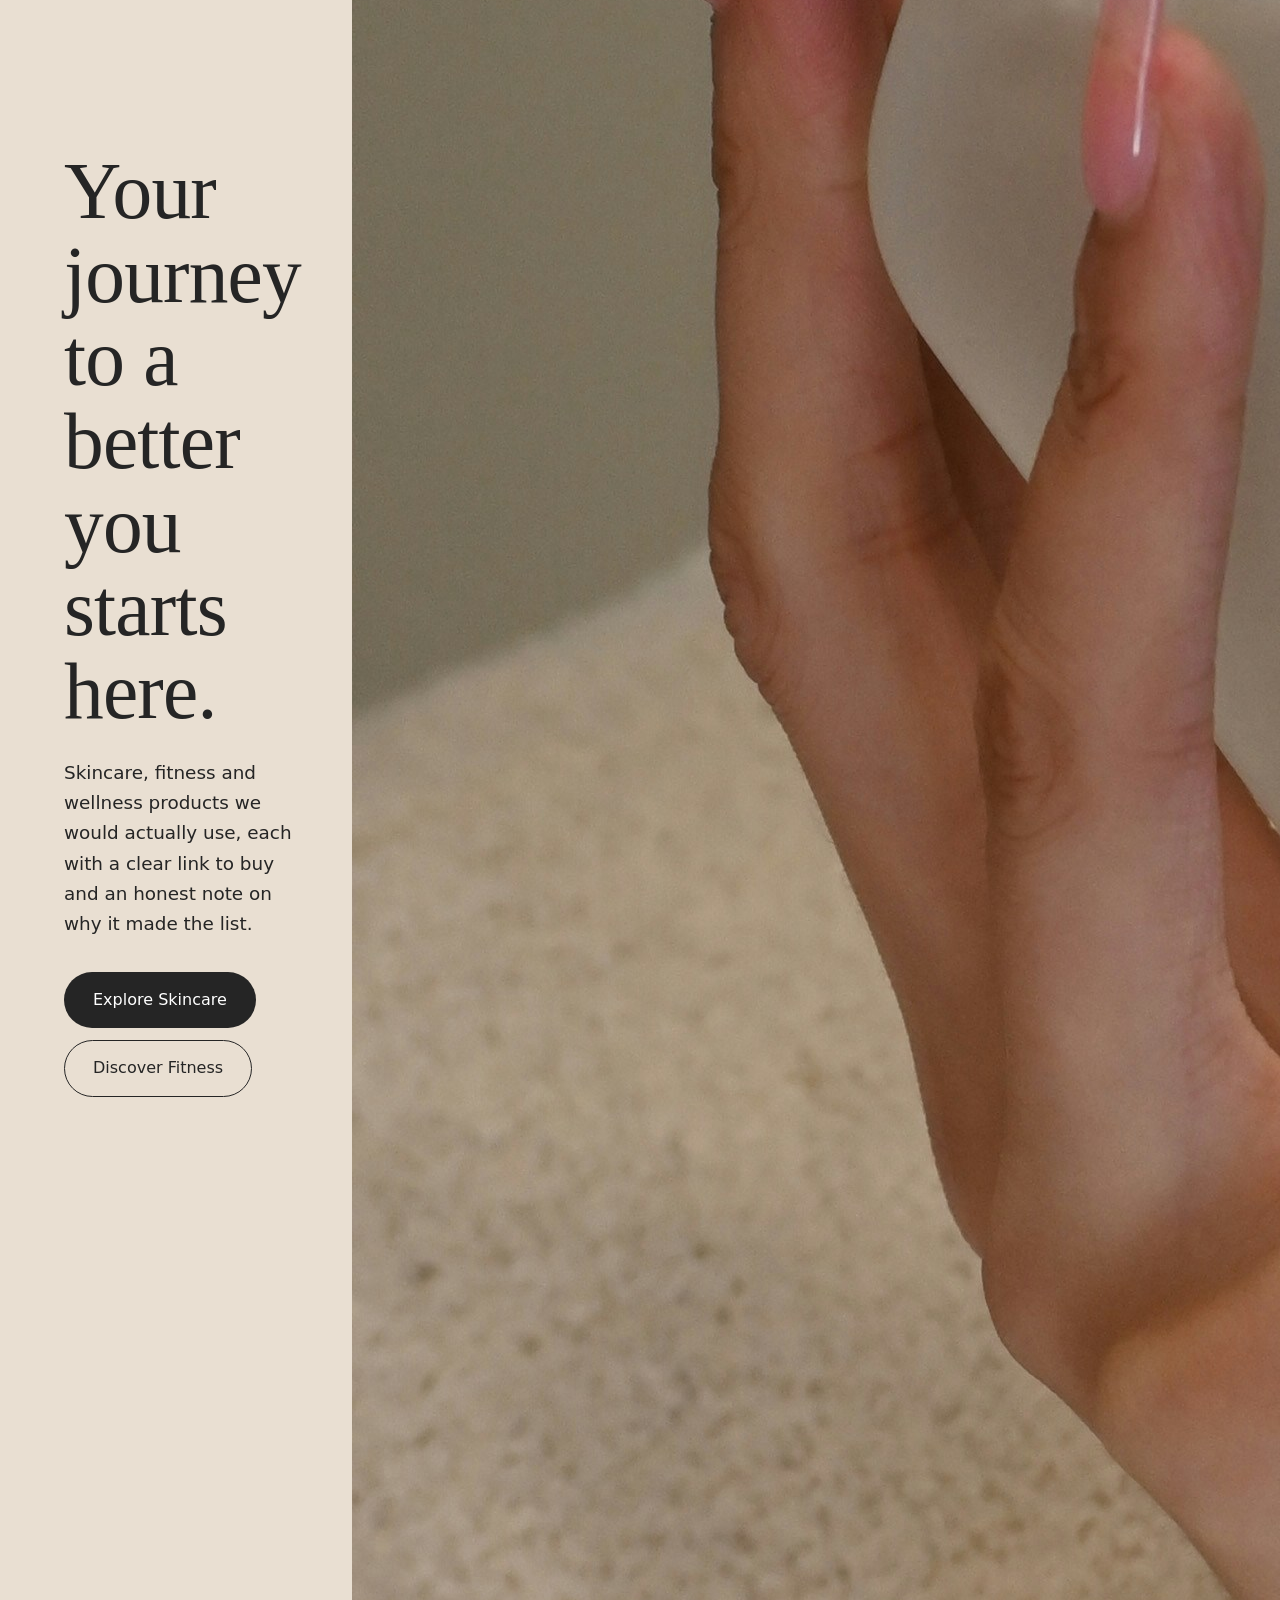
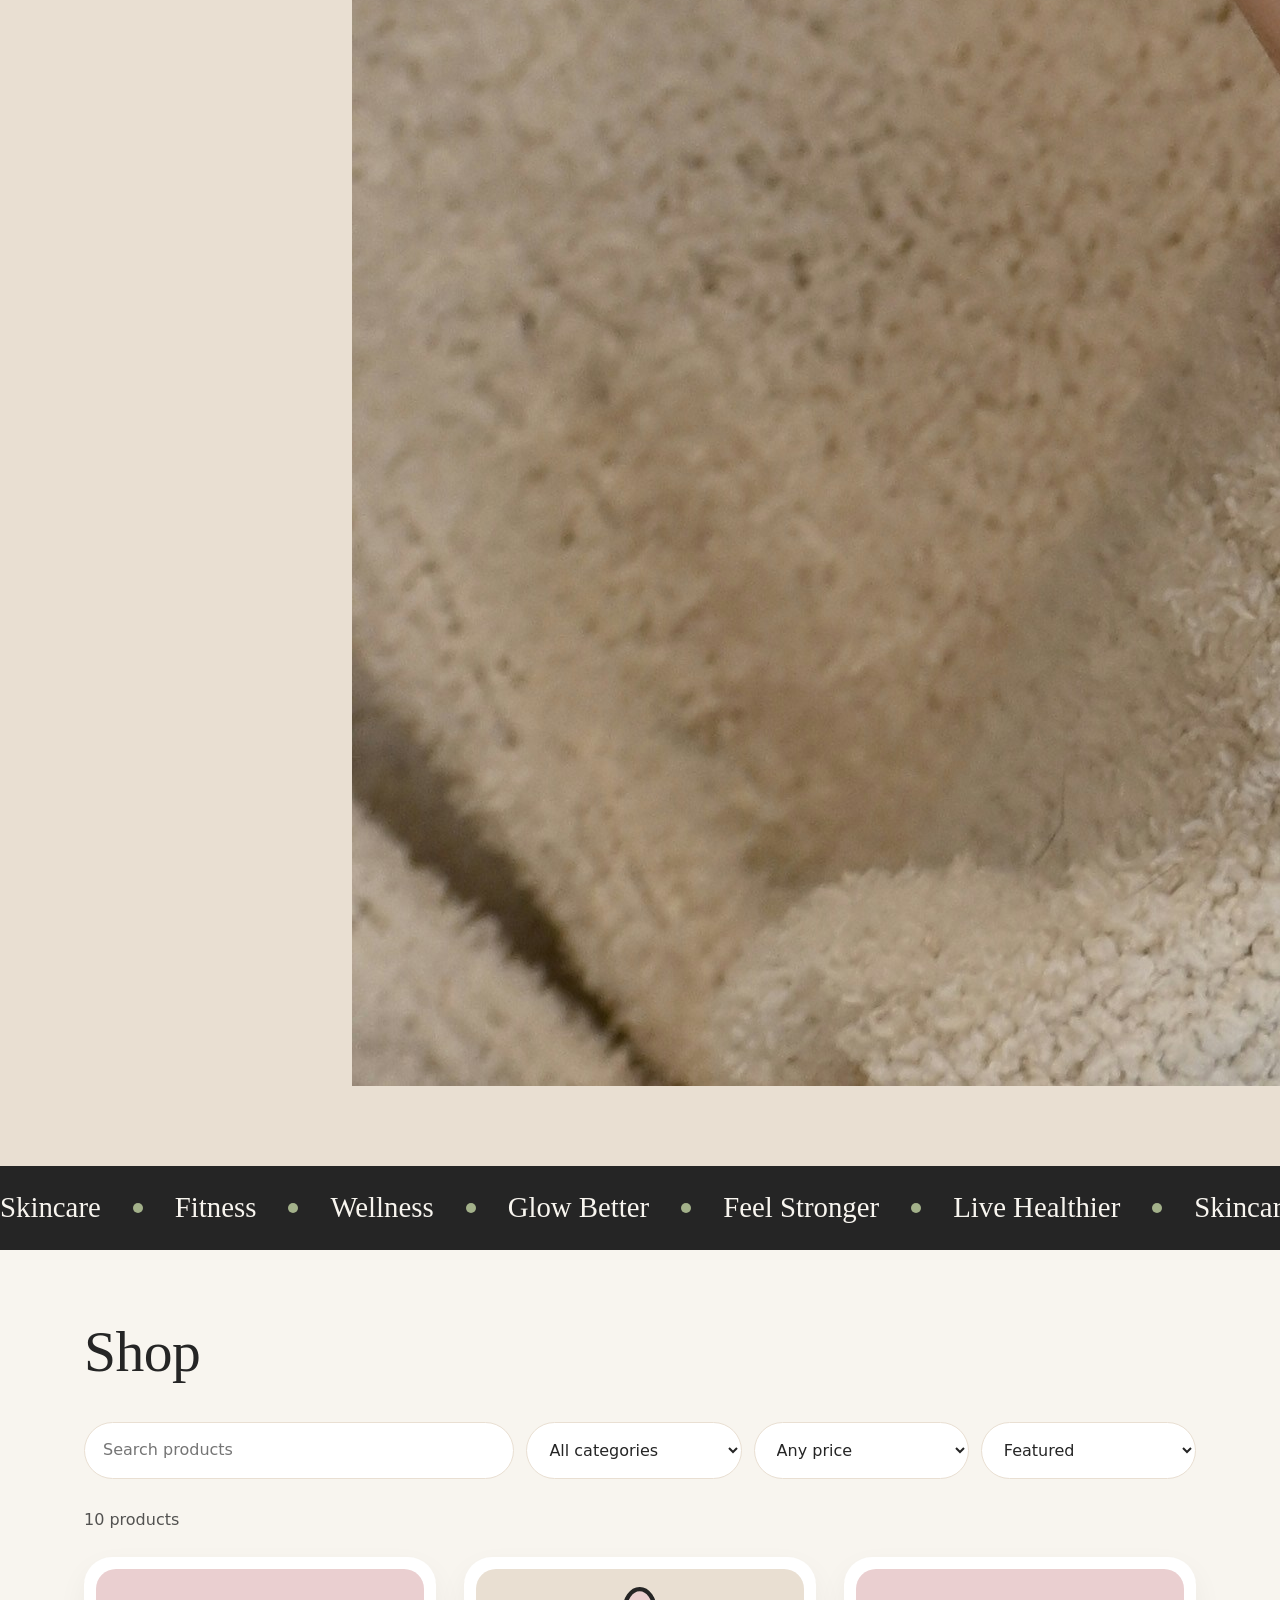
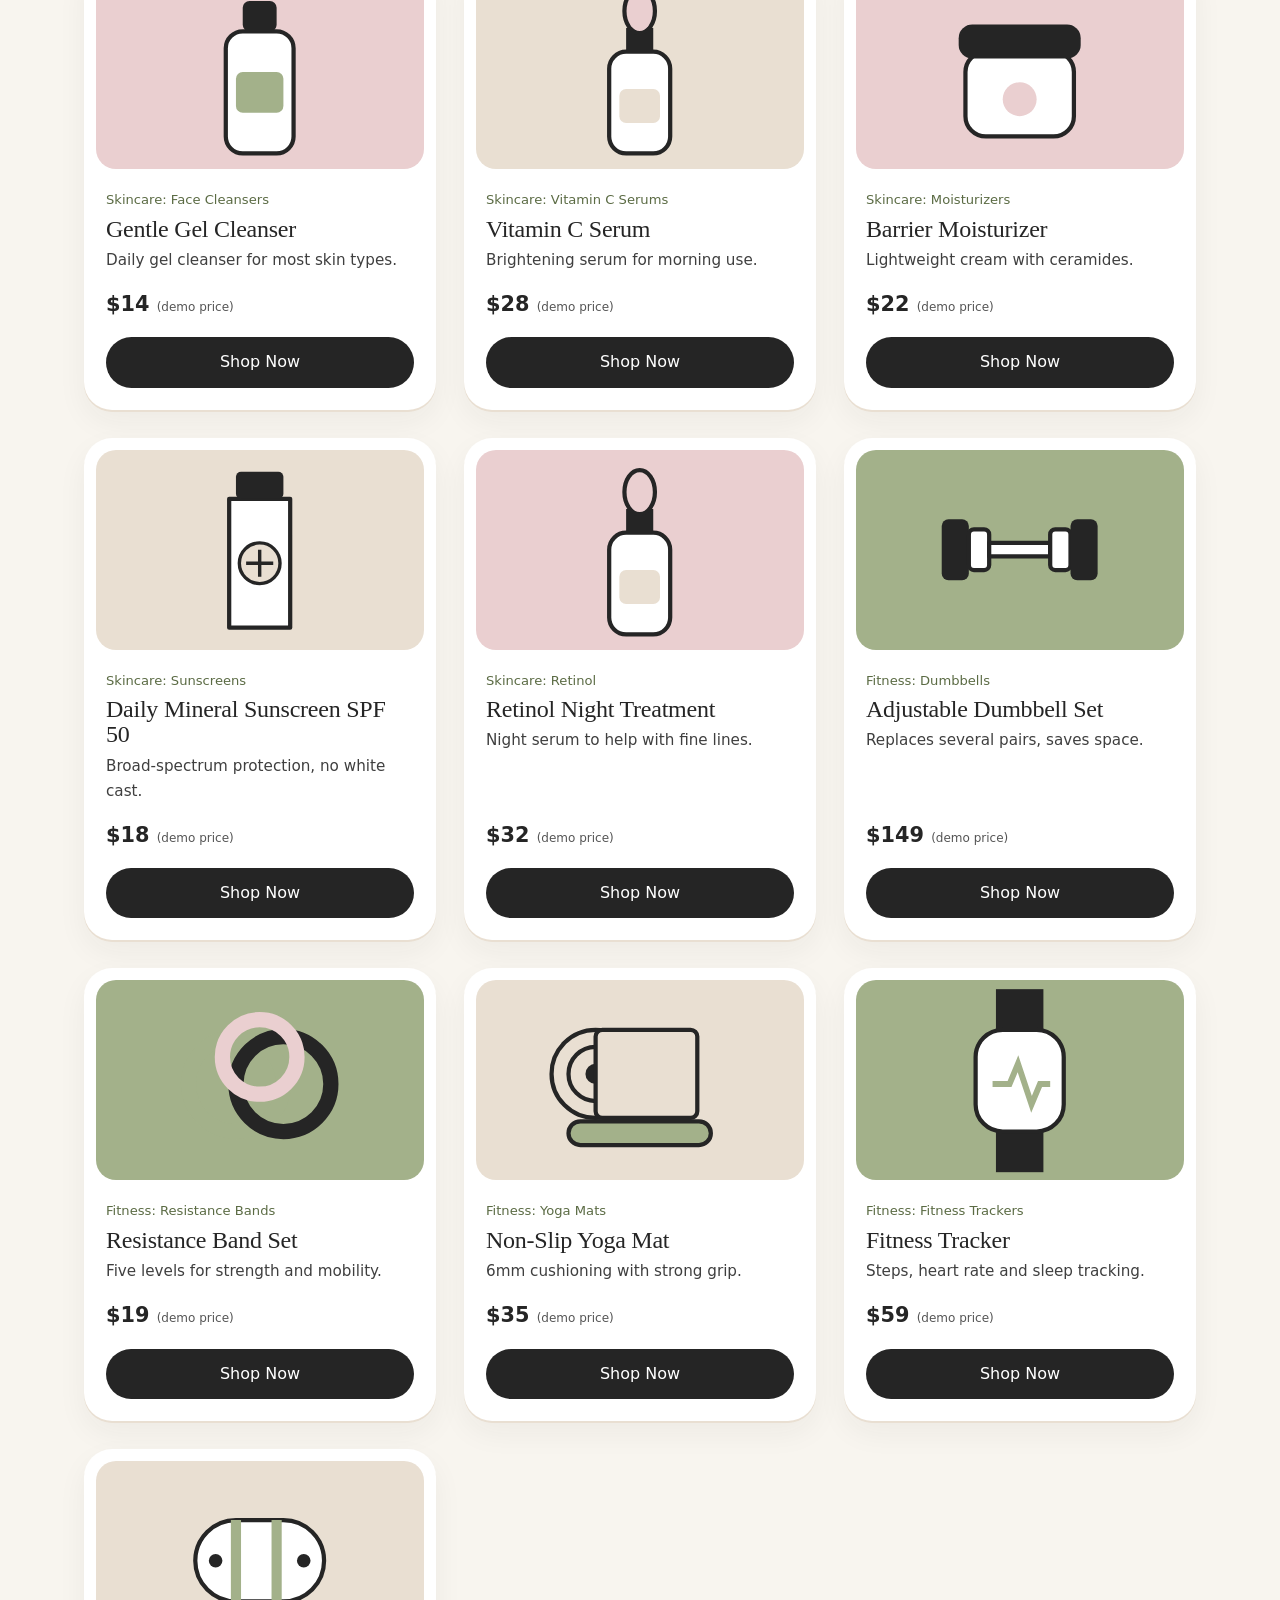
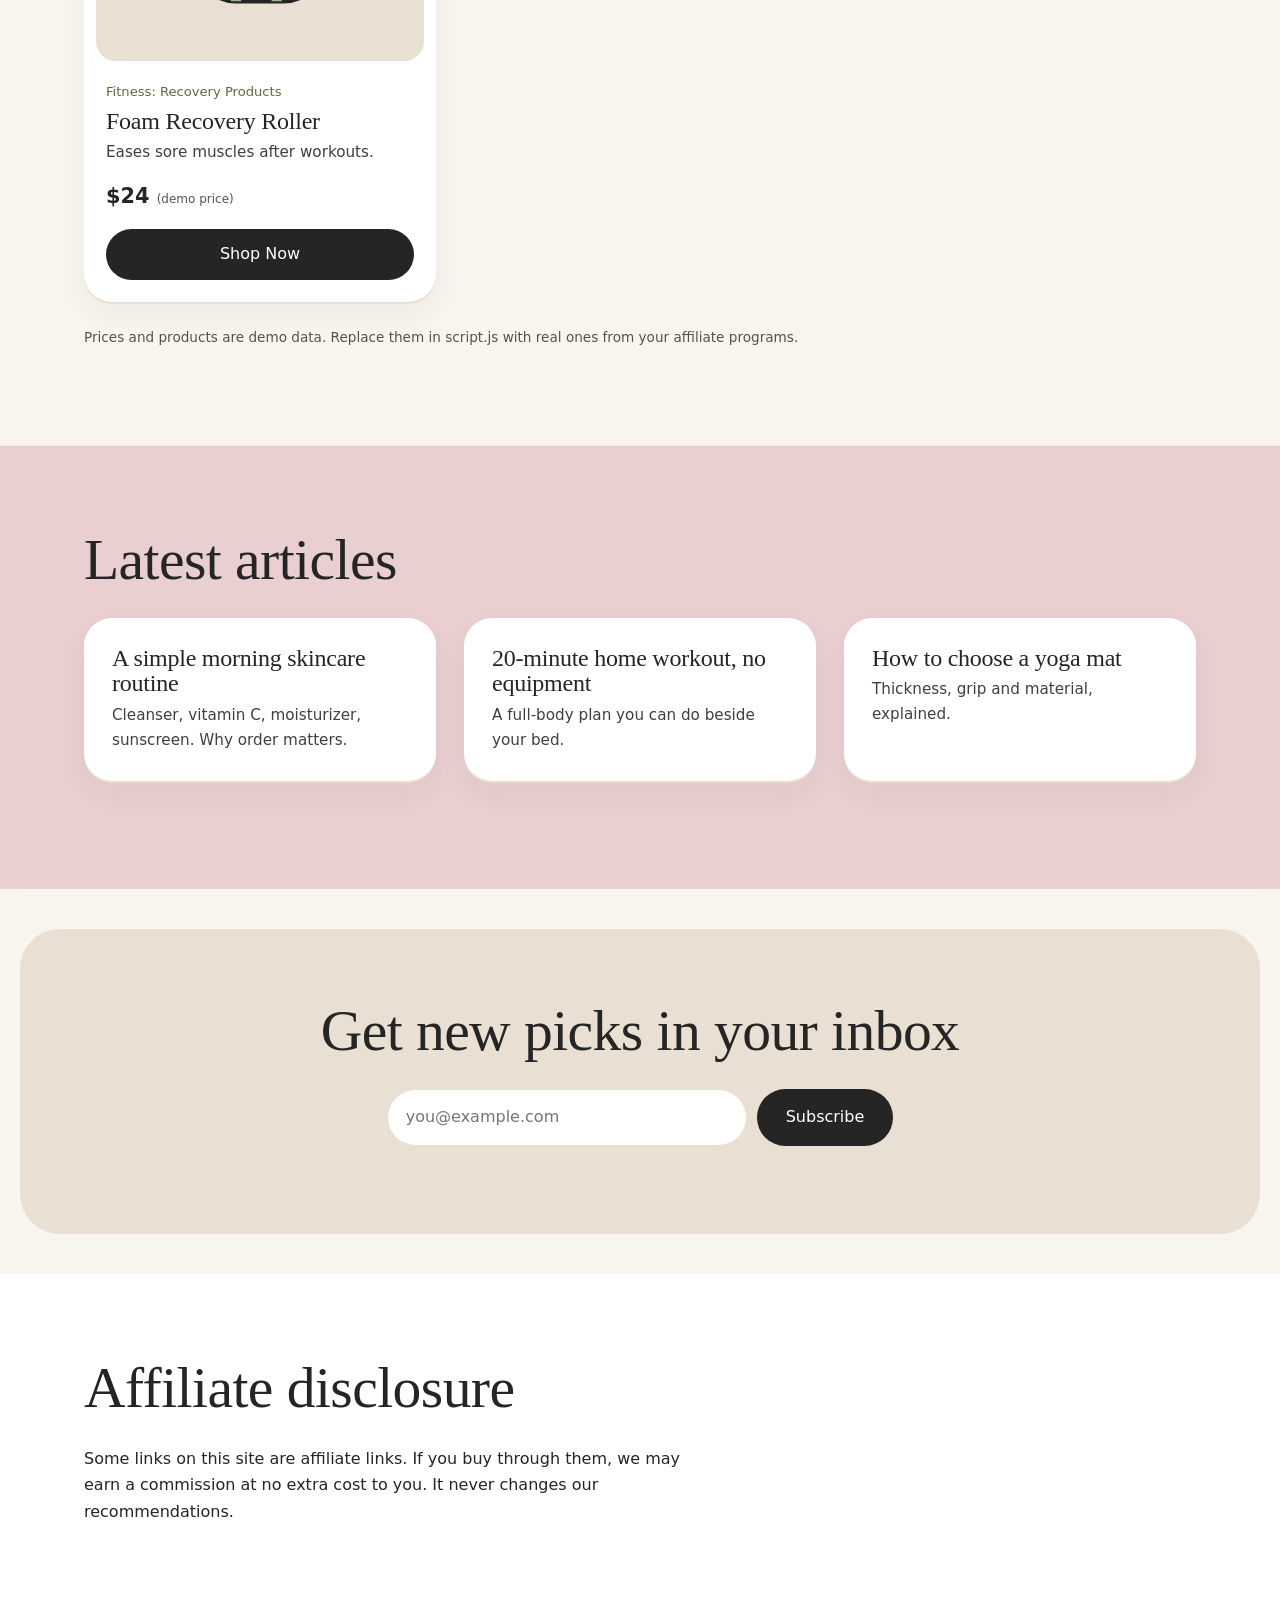
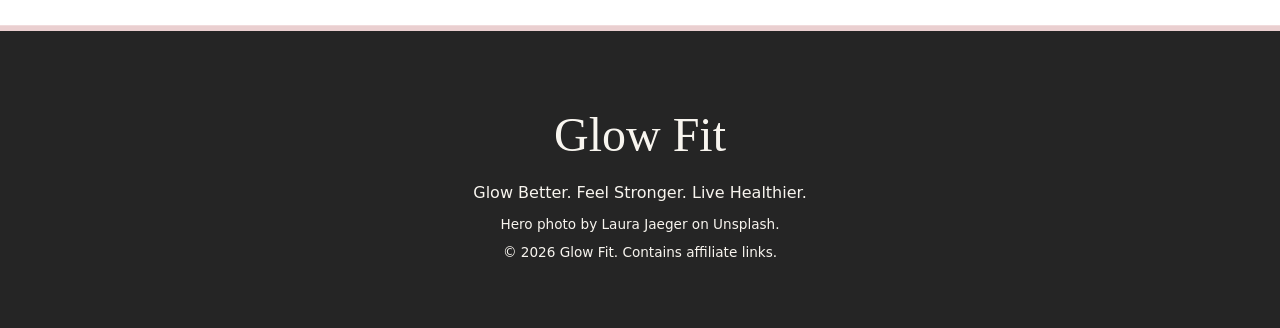
==== commit 58e5b36b: "Add hero photo with error handling in index.html Added a hero photo section with an image and error " ====
--- a/index.html
+++ b/index.html
@@ -24,7 +24,6 @@
 
 <main id="top">
   <div class="top">
-    <img class="top-photo" src="images/hero.jpg" alt="Woman in a soft robe holding a frosted skincare bottle" fetchpriority="high">
     <section class="hero">
       <div class="hero-text">
         <h1>Your journey to a better you starts here.</h1>
@@ -33,6 +32,9 @@
           <button class="btn dark" data-jump="skincare">Explore Skincare</button>
           <button class="btn line" data-jump="fitness">Discover Fitness</button>
         </div>
+      </div>
+      <div class="hero-photo">
+        <img src="images/hero.jpg" alt="Woman in a soft robe holding a frosted skincare bottle" fetchpriority="high" onerror="this.remove()">
       </div>
     </section>
   </div>
--- a/style.css
+++ b/style.css
@@ -19,11 +19,6 @@
 .btn.dark:hover{background:var(--sage-d)}
 .btn.line{border-color:var(--ink);background:transparent;color:var(--ink)}
 .btn.line:hover{background:var(--ink);color:var(--white)}
-.art{position:relative;height:min(62vh,560px);min-height:380px;animation:fade 1.4s .2s both}
-.arch{transform-origin:bottom;animation:grow 1.2s .3s cubic-bezier(.2,.7,.2,1) both;position:absolute;left:8%;bottom:0;width:62%;height:92%;background:var(--sage);border-radius:999px 999px 0 0}
-.disc{animation:float 7s ease-in-out infinite;position:absolute;right:4%;top:6%;width:38%;aspect-ratio:1;background:var(--pink);border-radius:50%}
-.pill{animation:float 9s 1s ease-in-out infinite reverse;position:absolute;right:0;bottom:14%;width:46%;height:22%;background:var(--beige);border-radius:999px}
-.note{position:absolute;left:0;bottom:8%;background:var(--white);padding:16px 20px;border-radius:18px;font-size:.9rem;line-height:1.4;box-shadow:0 14px 40px rgba(37,37,37,.1)}
 .wrap{padding:84px 5vw;max-width:1240px;margin:auto}
 h2{font-size:clamp(2.2rem,5vw,3.6rem);margin:0 0 28px}
 .tools{display:grid;grid-template-columns:2fr 1fr 1fr 1fr;gap:12px}
@@ -52,12 +47,10 @@
 :focus-visible{outline:3px solid var(--sage);outline-offset:3px}
 @keyframes rise{from{opacity:0;transform:translateY(24px)}to{opacity:1;transform:none}}
 @keyframes fade{from{opacity:0}to{opacity:1}}
-@media(max-width:860px){.hero{grid-template-columns:1fr}.art{height:340px}.nav nav{display:none}.nav-cta{margin-left:auto}}
+@media(max-width:860px){.nav nav{display:none}.nav-cta{margin-left:auto}}
 @media(max-width:600px){.tools{grid-template-columns:1fr 1fr}.tools input{grid-column:1/-1}.wrap{padding:56px 5vw}}
 @media(prefers-reduced-motion:reduce){*{animation:none!important;transition:none!important;scroll-behavior:auto!important}}
 
-@keyframes grow{from{transform:scaleY(.2);opacity:0}to{transform:none;opacity:1}}
-@keyframes float{0%,100%{transform:translateY(0)}50%{transform:translateY(-14px)}}
 @keyframes slide{to{transform:translateX(-50%)}}
 .marquee{overflow:hidden;background:var(--ink);color:var(--cream);padding:18px 0}
 .track{display:flex;gap:32px;align-items:center;width:max-content;animation:slide 32s linear infinite}
@@ -71,7 +64,6 @@
 /* ===== CONTRAST + EASE OF USE ===== */
 .hero{box-shadow:0 0 0 100vmax var(--beige);clip-path:inset(0 -100vmax);background:var(--beige)}
 .hero p{opacity:.9}
-.pill{background:var(--white)}
 .nav{border-bottom:1px solid var(--beige)}
 .nav-cta,.btn.dark{background:var(--ink)}
 .nav-cta:hover{background:var(--sage-d)}
@@ -93,3 +85,19 @@
 #disclosure{box-shadow:0 0 0 100vmax var(--white);clip-path:inset(0 -100vmax);background:var(--white)}
 footer{border-top:6px solid var(--pink)}
 @media(max-width:860px){.tools{top:60px}}
+
+/* ===== GLOW ===== */
+.card,.news{transition:box-shadow .45s ease,transform .45s cubic-bezier(.2,.7,.2,1)}
+.card:hover,.card.glow,.card:focus-within,.news:hover,.news.glow{box-shadow:0 0 0 2px var(--sage),0 0 34px rgba(163,177,138,.65),0 0 90px rgba(234,207,208,.95)}
+
+/* ===== FULL HERO PHOTO BACKGROUND ===== */
+.top{position:relative;background:var(--beige);overflow:hidden}
+.top-photo{position:absolute;top:0;right:0;width:64%;height:100%;object-fit:cover;object-position:center 38%;-webkit-mask-image:linear-gradient(to right,transparent 0,#000 45%);mask-image:linear-gradient(to right,transparent 0,#000 45%);animation:fade 1.4s both}
+.hero{position:relative;z-index:1;display:flex;align-items:center;min-height:min(80vh,700px);max-width:1300px;margin:auto;padding:8vh 5vw;background:transparent;box-shadow:none;clip-path:none}
+.hero-text{max-width:560px}
+.hero h1{font-size:clamp(2.8rem,6.2vw,5.4rem)}
+@media(max-width:860px){
+  .top-photo{width:100%;-webkit-mask-image:none;mask-image:none;object-position:62% 35%}
+  .top::after{content:"";position:absolute;inset:0;background:linear-gradient(180deg,rgba(233,223,210,.9),rgba(233,223,210,.74));pointer-events:none}
+  .hero{min-height:auto;padding:12vh 5vw}
+}
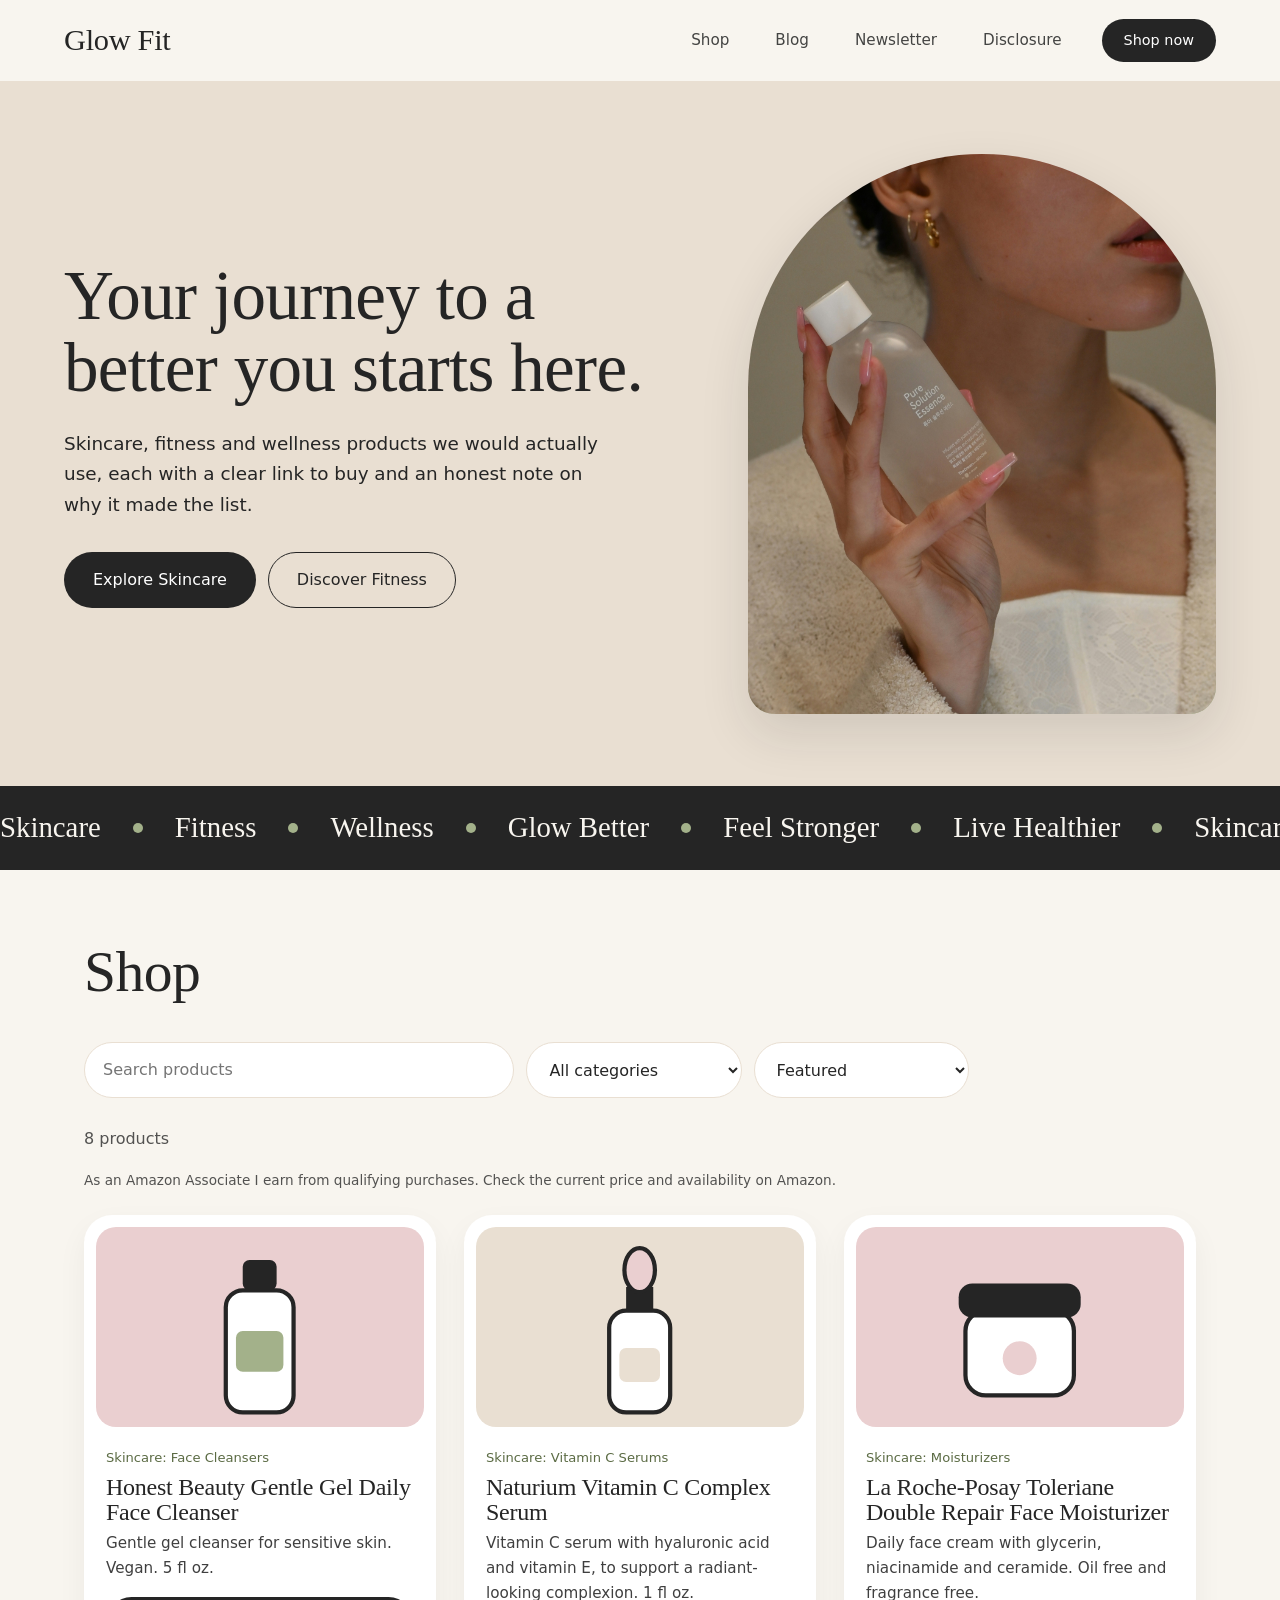
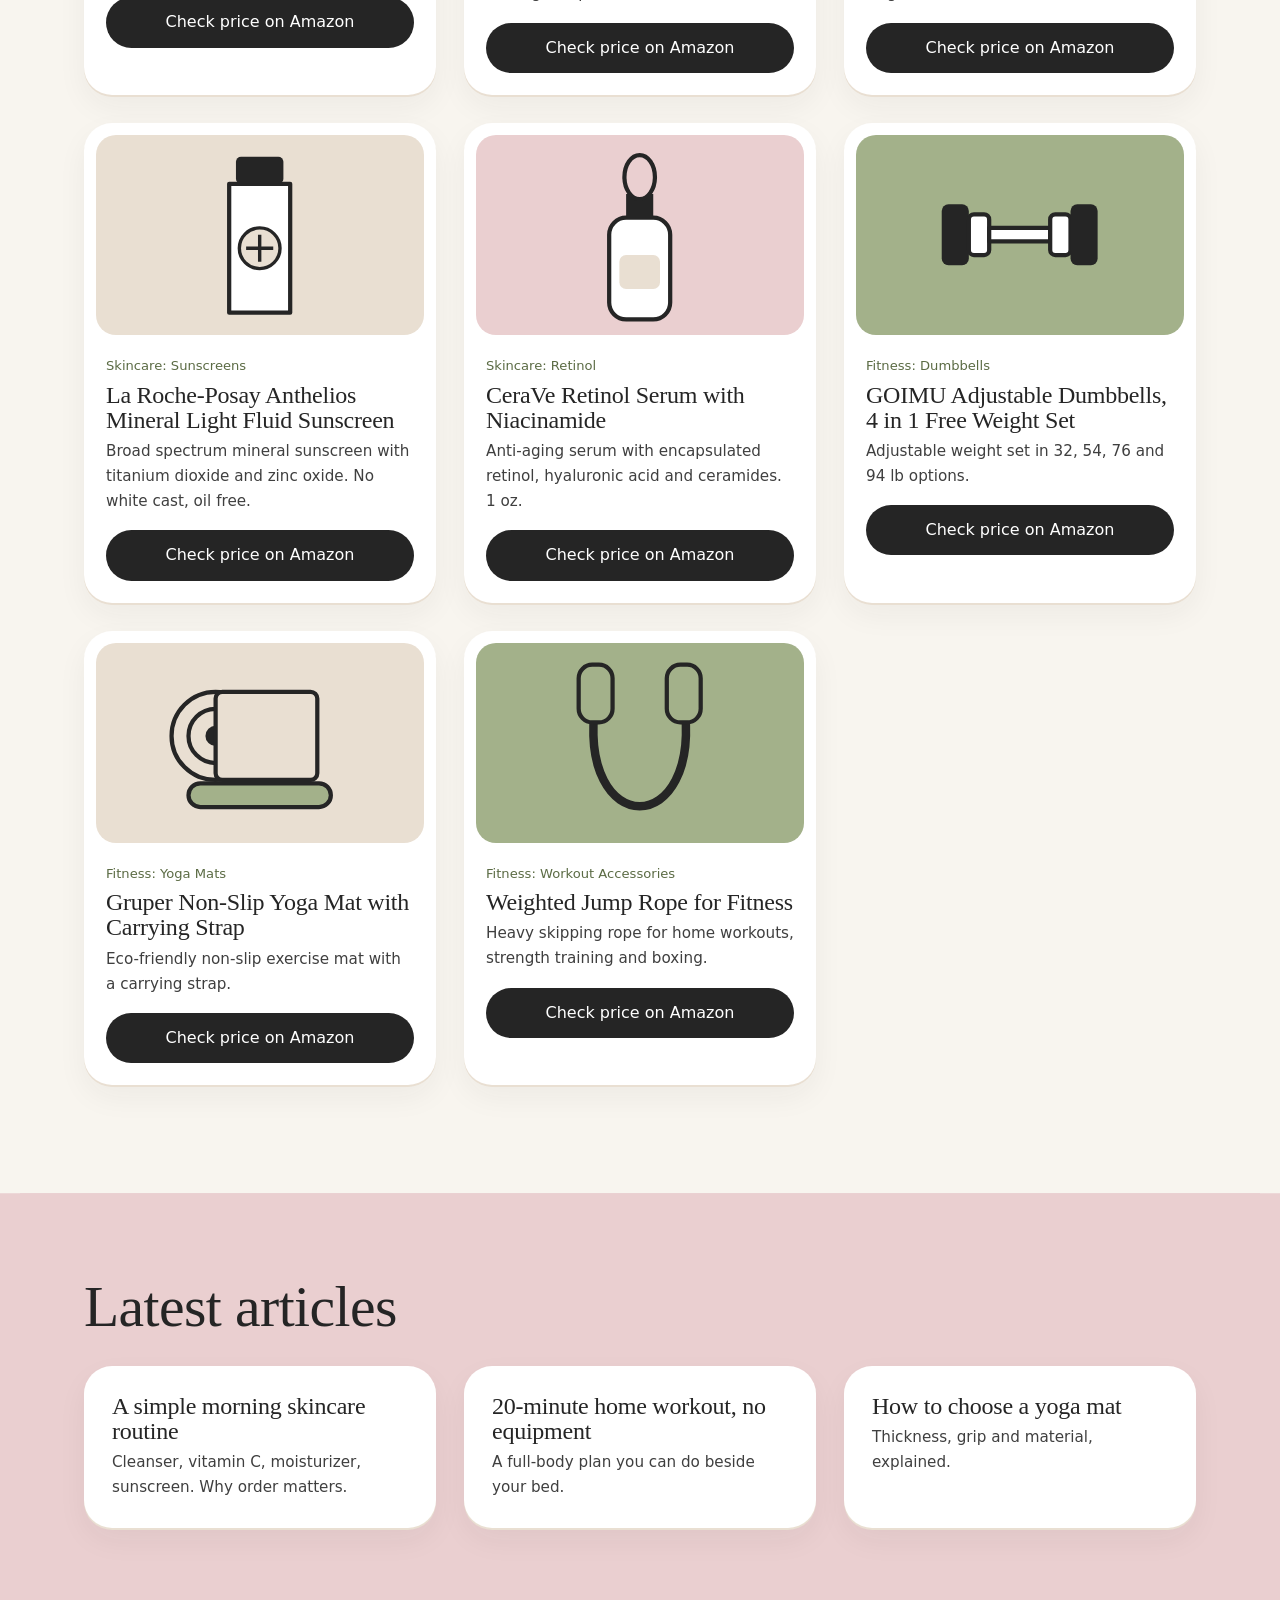
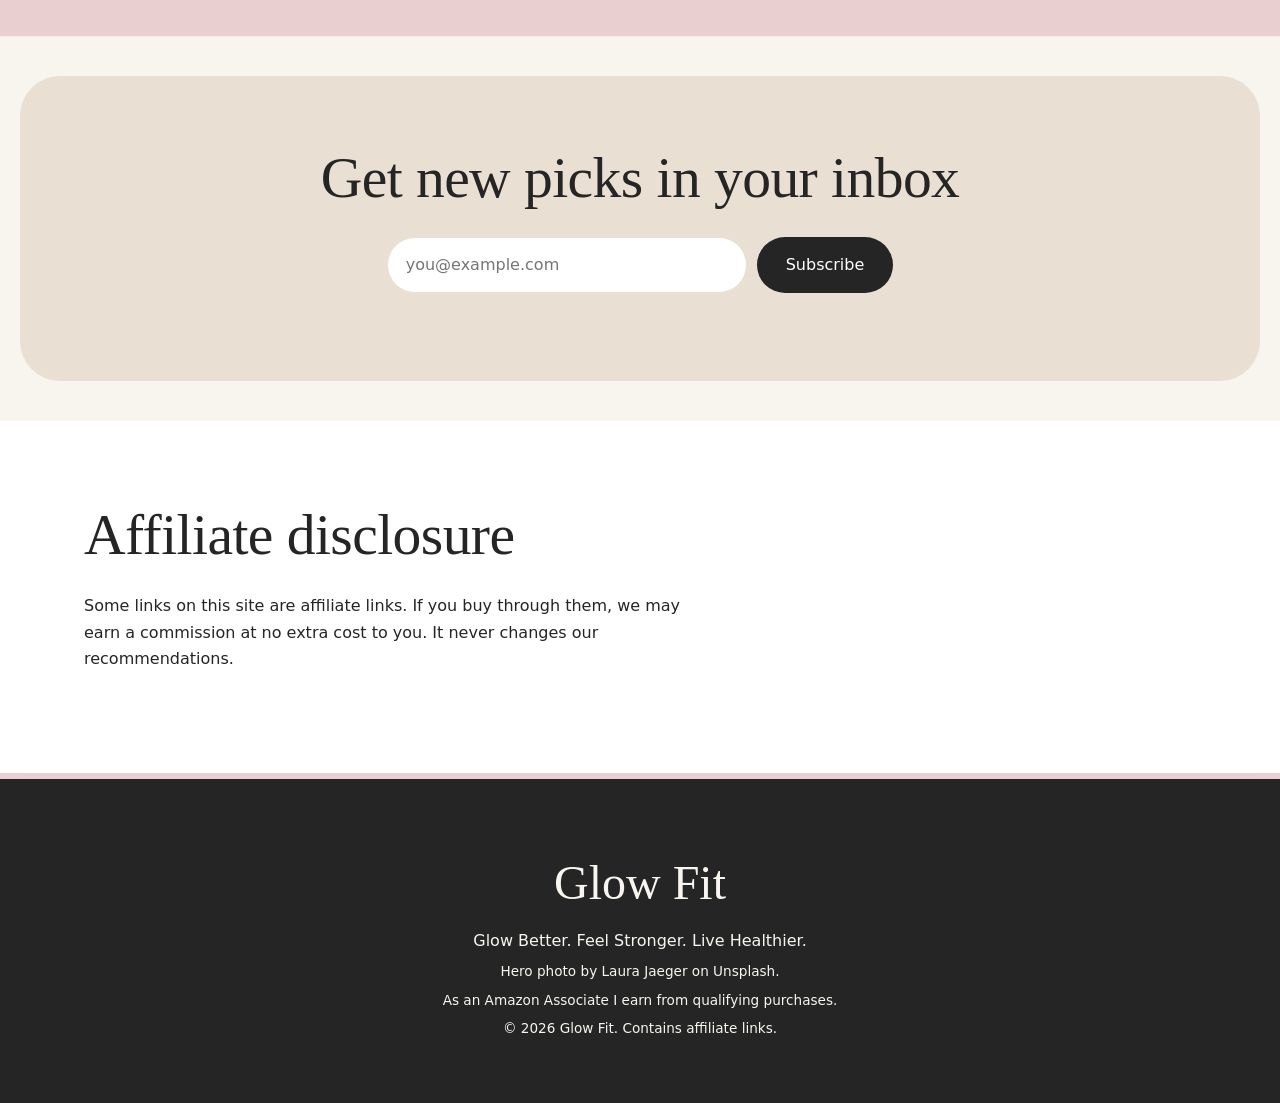
==== commit 5f05ef94: "Update index.html by modifying filters and footer Removed price filter options and updated footer me" ====
--- a/index.html
+++ b/index.html
@@ -46,21 +46,15 @@
     <div class="tools">
       <input id="search" type="search" placeholder="Search products" aria-label="Search products">
       <select id="category" aria-label="Category"></select>
-      <select id="price" aria-label="Price">
-        <option value="all">Any price</option>
-        <option value="0-25">Under $25</option>
-        <option value="25-50">$25 to $50</option>
-        <option value="50-999">Over $50</option>
-      </select>
       <select id="sort" aria-label="Sort">
         <option value="featured">Featured</option>
-        <option value="low">Price: low to high</option>
-        <option value="high">Price: high to low</option>
+        <option value="az">Name: A to Z</option>
       </select>
     </div>
     <p id="count" class="muted"></p>
+    <p class="muted small">As an Amazon Associate I earn from qualifying purchases. Check the current price and availability on Amazon.</p>
     <div id="grid" class="grid"></div>
-    <p class="muted small">Prices and products are demo data. Replace them in script.js with real ones from your affiliate programs.</p>
+    
   </section>
 
   <section id="blog" class="wrap">
@@ -91,6 +85,7 @@
   <strong>Glow Fit</strong>
   <span>Glow Better. Feel Stronger. Live Healthier.</span>
   <span class="small">Hero photo by Laura Jaeger on Unsplash.</span>
+  <span class="small">As an Amazon Associate I earn from qualifying purchases.</span>
   <span class="small">&copy; <span id="year"></span> Glow Fit. Contains affiliate links.</span>
 </footer>
 <script src="script.js"></script>
--- a/style.css
+++ b/style.css
@@ -86,18 +86,25 @@
 footer{border-top:6px solid var(--pink)}
 @media(max-width:860px){.tools{top:60px}}
 
-/* ===== GLOW ===== */
+/* ===== HERO PHOTO + GLOW ===== */
 .card,.news{transition:box-shadow .45s ease,transform .45s cubic-bezier(.2,.7,.2,1)}
 .card:hover,.card.glow,.card:focus-within,.news:hover,.news.glow{box-shadow:0 0 0 2px var(--sage),0 0 34px rgba(163,177,138,.65),0 0 90px rgba(234,207,208,.95)}
 
-/* ===== FULL HERO PHOTO BACKGROUND ===== */
+/* ===== HERO WITH PHOTO INSIDE ===== */
 .top{position:relative;background:var(--beige);overflow:hidden}
-.top-photo{position:absolute;top:0;right:0;width:64%;height:100%;object-fit:cover;object-position:center 38%;-webkit-mask-image:linear-gradient(to right,transparent 0,#000 45%);mask-image:linear-gradient(to right,transparent 0,#000 45%);animation:fade 1.4s both}
-.hero{position:relative;z-index:1;display:flex;align-items:center;min-height:min(80vh,700px);max-width:1300px;margin:auto;padding:8vh 5vw;background:transparent;box-shadow:none;clip-path:none}
-.hero-text{max-width:560px}
-.hero h1{font-size:clamp(2.8rem,6.2vw,5.4rem)}
-@media(max-width:860px){
-  .top-photo{width:100%;-webkit-mask-image:none;mask-image:none;object-position:62% 35%}
-  .top::after{content:"";position:absolute;inset:0;background:linear-gradient(180deg,rgba(233,223,210,.9),rgba(233,223,210,.74));pointer-events:none}
-  .hero{min-height:auto;padding:12vh 5vw}
-}
+.hero{position:relative;z-index:1;display:grid;grid-template-columns:minmax(0,1.15fr) minmax(0,.85fr);gap:4vw;align-items:center;min-height:0;max-width:1300px;margin:auto;padding:8vh 5vw;background:transparent;box-shadow:none;clip-path:none}
+.hero-text{max-width:none}
+.hero h1{font-size:clamp(2.8rem,5.4vw,4.8rem)}
+.hero-photo{height:min(64vh,560px);min-height:340px;border-radius:280px 280px 32px 32px;overflow:hidden;background:linear-gradient(160deg,var(--pink),var(--sage));box-shadow:0 20px 50px rgba(37,37,37,.12);animation:fade 1.2s .2s both}
+.hero-photo img{display:block;width:100%;height:100%;object-fit:cover;object-position:center 32%}
+@media(max-width:860px){.hero{grid-template-columns:1fr;padding:6vh 5vw}.hero-photo{height:360px;border-radius:200px 200px 28px 28px}}
+
+/* ===== OVAL NAV LINKS ===== */
+.nav nav{gap:6px}
+.nav nav a{padding:10px 20px;border-radius:999px;opacity:.85;transition:background .25s ease,opacity .25s ease}
+.nav nav a:hover,.nav nav a:focus-visible,.nav nav a:active{background:var(--beige);opacity:1}
+.nav-cta{transition:background .25s ease,color .25s ease}
+.nav-cta:hover,.nav-cta:focus-visible,.nav-cta:active{background:var(--beige);color:var(--ink)}
+
+/* ===== STOP SIDEWAYS SCROLLING ===== */
+html,body{overflow-x:clip}
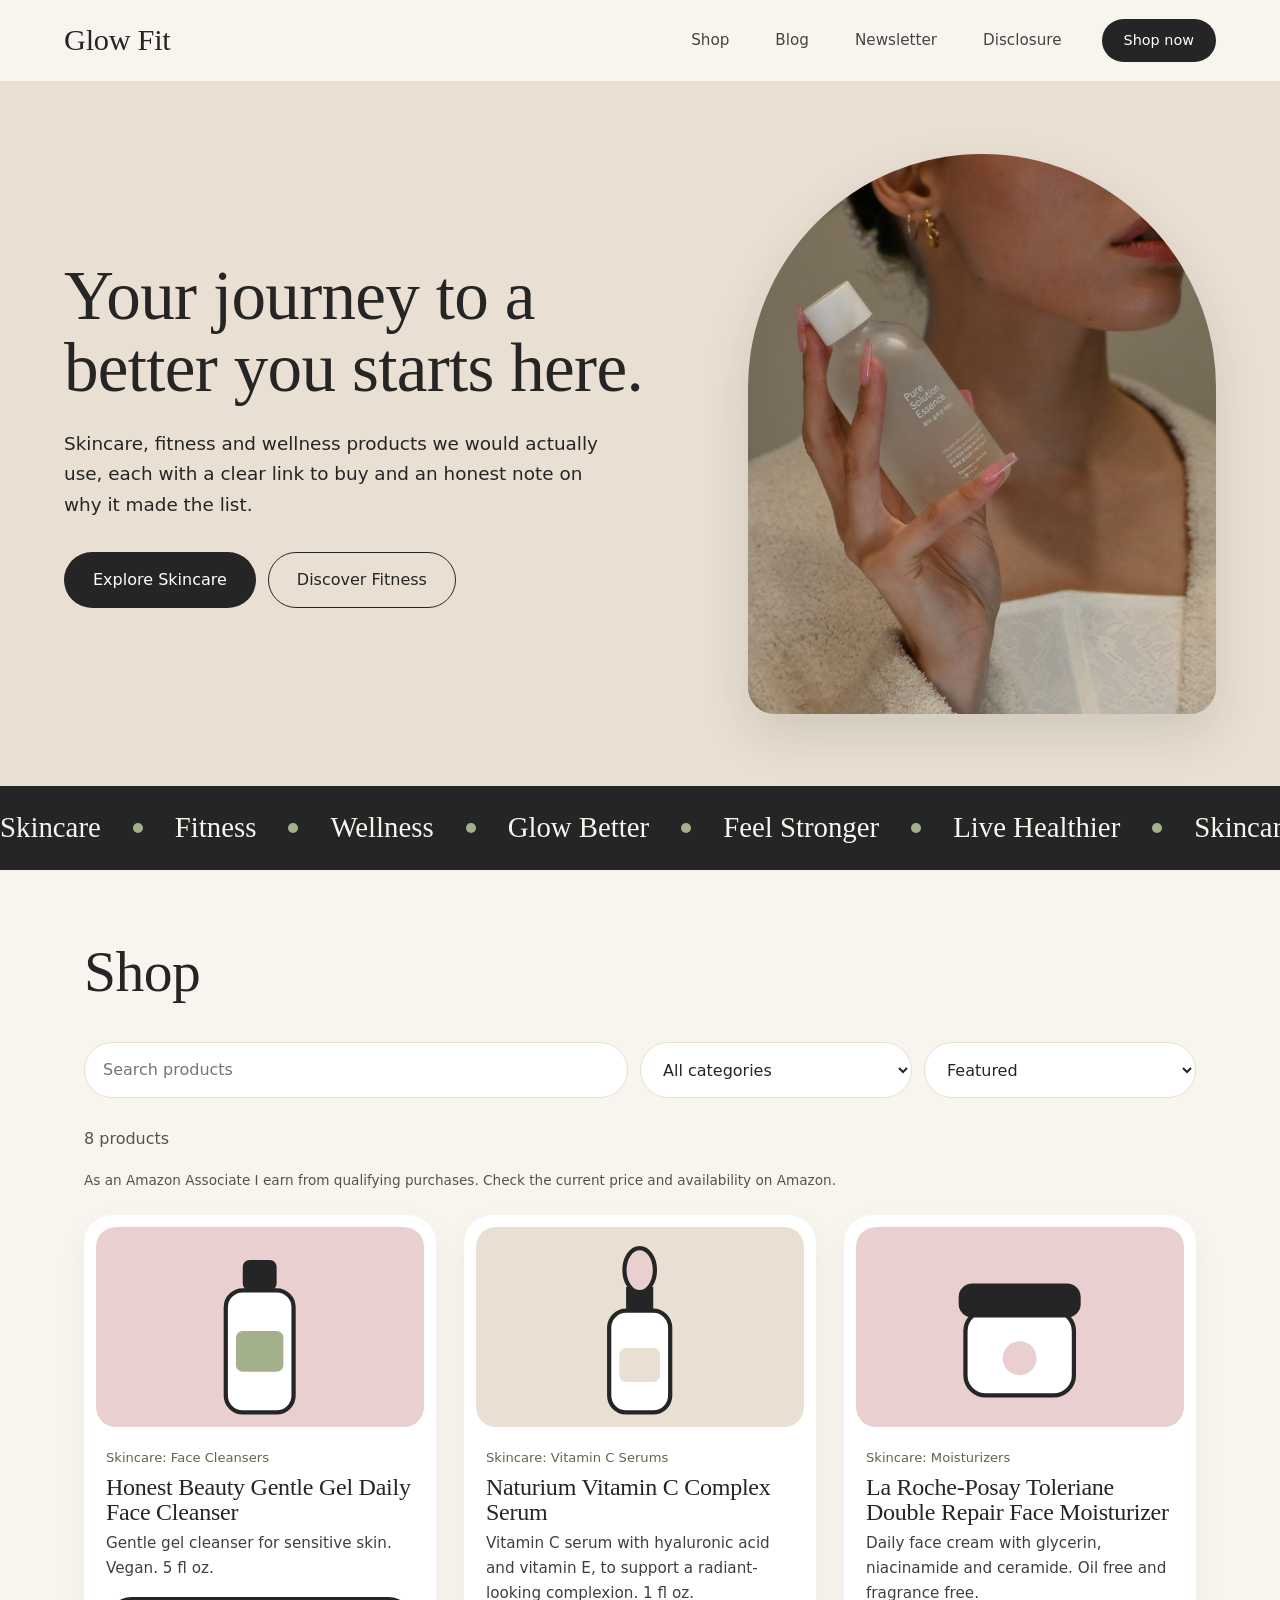
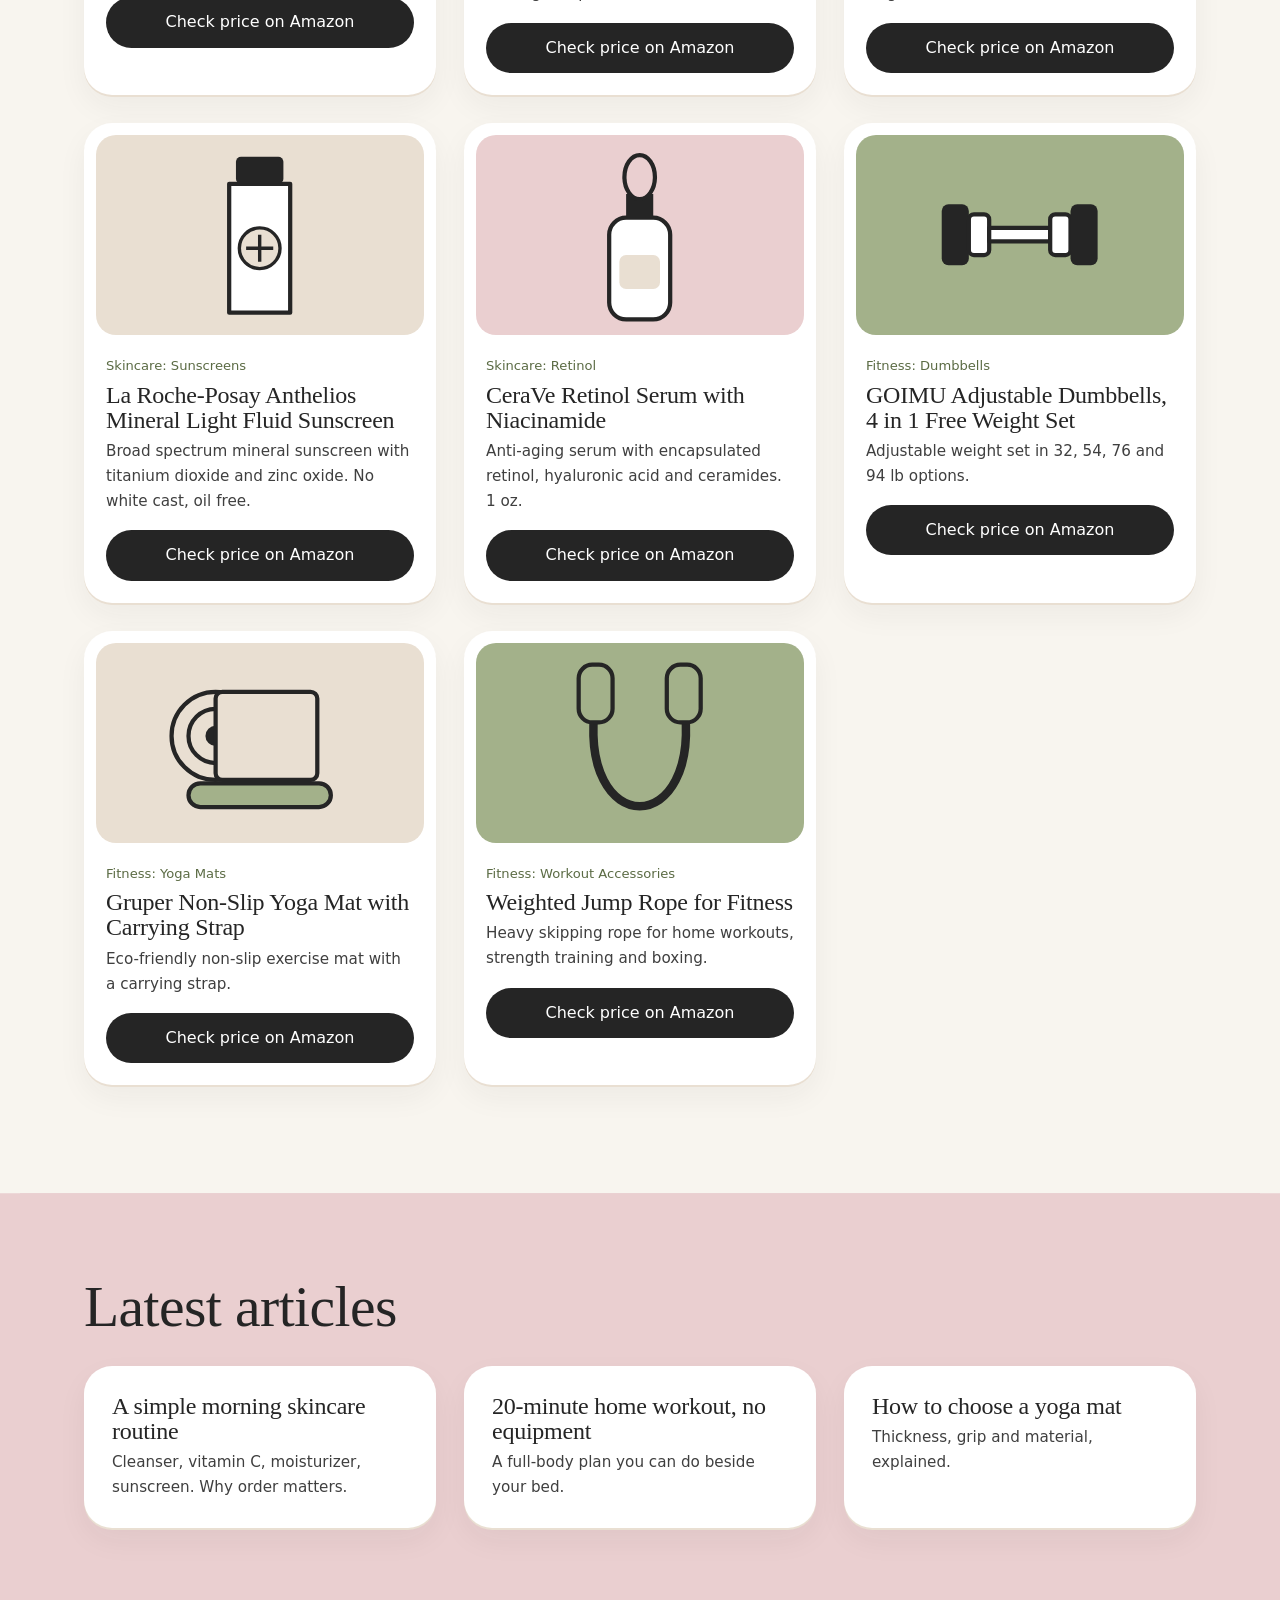
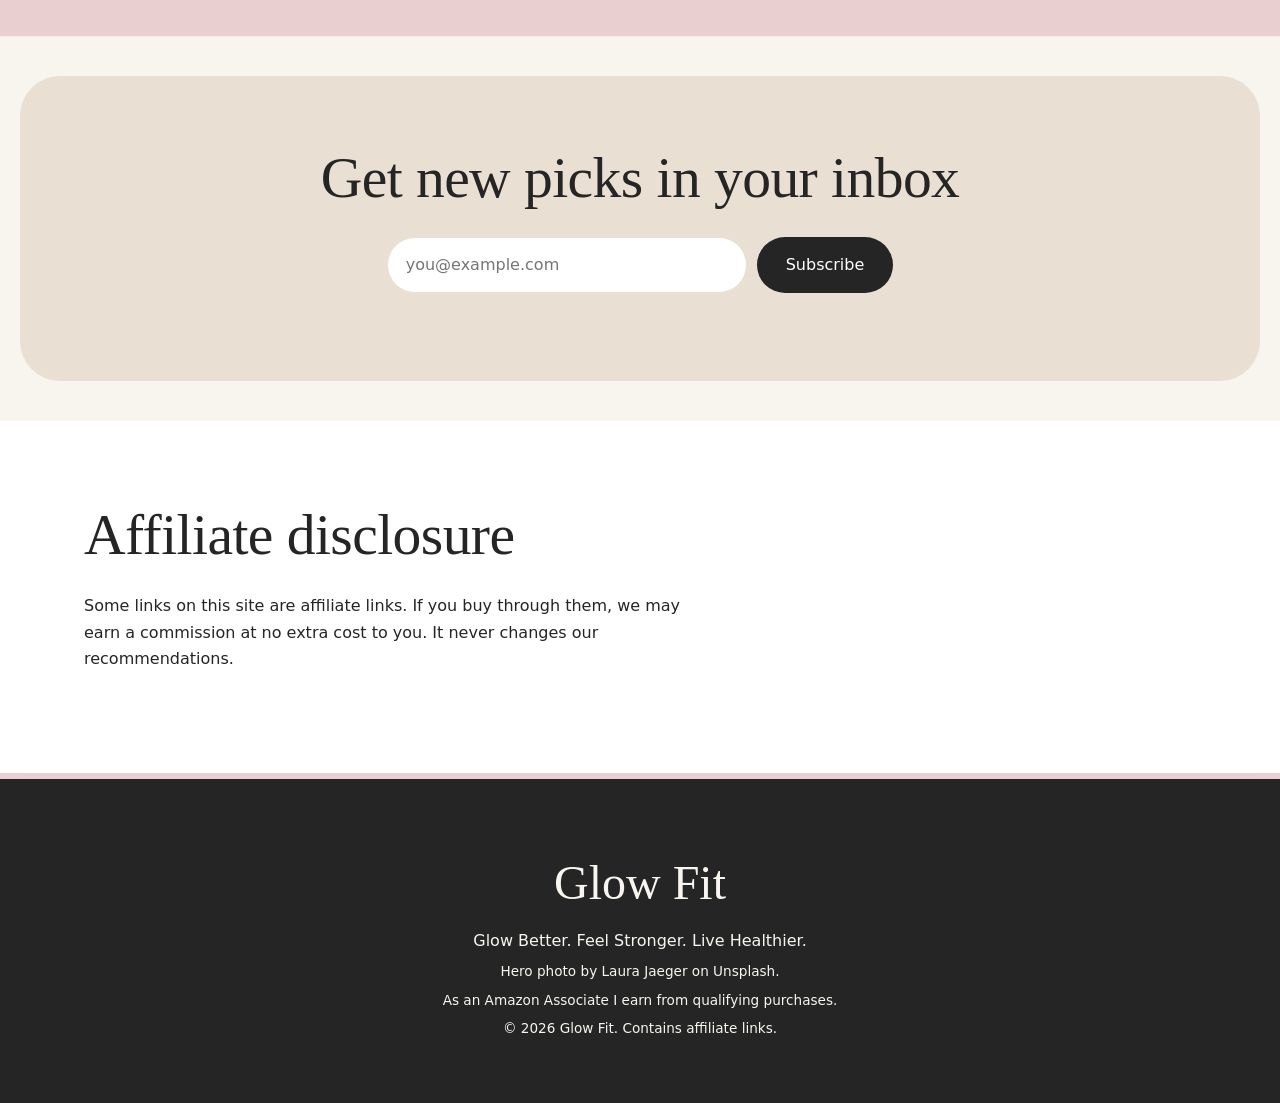
==== commit 73bace2c: "Update index.html" ====
--- a/index.html
+++ b/index.html
@@ -34,7 +34,7 @@
         </div>
       </div>
       <div class="hero-photo">
-        <img src="images/hero.jpg" alt="Woman in a soft robe holding a frosted skincare bottle" fetchpriority="high" onerror="this.remove()">
+        <img src="images/hero.webp" alt="Woman in a soft robe holding a frosted skincare bottle" fetchpriority="high" onerror="if(!this.dataset.t){this.dataset.t=1;this.src='images/hero.jpg'}else{this.remove()}">
       </div>
     </section>
   </div>
--- a/style.css
+++ b/style.css
@@ -21,7 +21,7 @@
 .btn.line:hover{background:var(--ink);color:var(--white)}
 .wrap{padding:84px 5vw;max-width:1240px;margin:auto}
 h2{font-size:clamp(2.2rem,5vw,3.6rem);margin:0 0 28px}
-.tools{display:grid;grid-template-columns:2fr 1fr 1fr 1fr;gap:12px}
+.tools{display:grid;grid-template-columns:2fr 1fr 1fr;gap:12px}
 .tools input,.tools select,.news input{padding:14px 18px;border:1px solid var(--beige);border-radius:999px;background:var(--white);font:inherit;min-width:0;color:var(--ink)}
 .grid{display:grid;grid-template-columns:repeat(auto-fill,minmax(260px,1fr));gap:28px;margin:24px 0}
 .card{background:var(--white);border-radius:28px;overflow:hidden;display:flex;flex-direction:column;transition:transform .25s}
